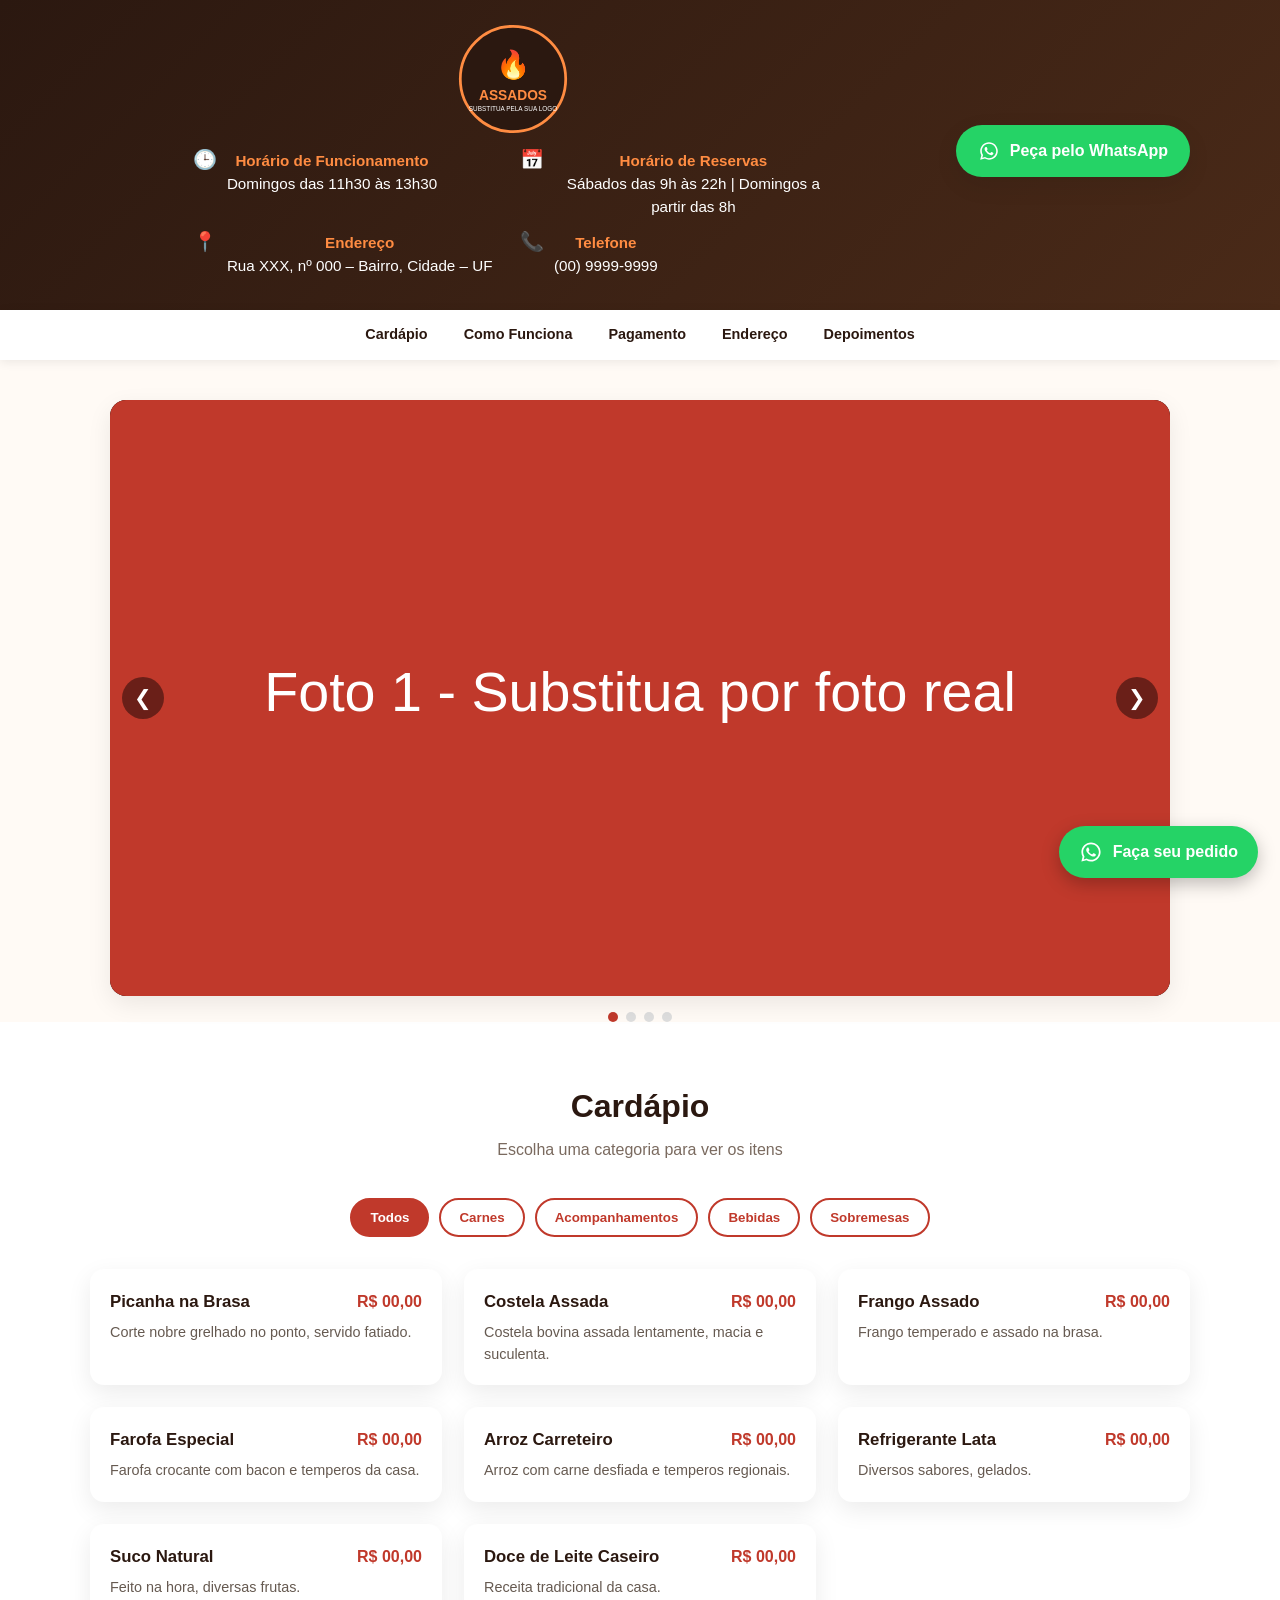
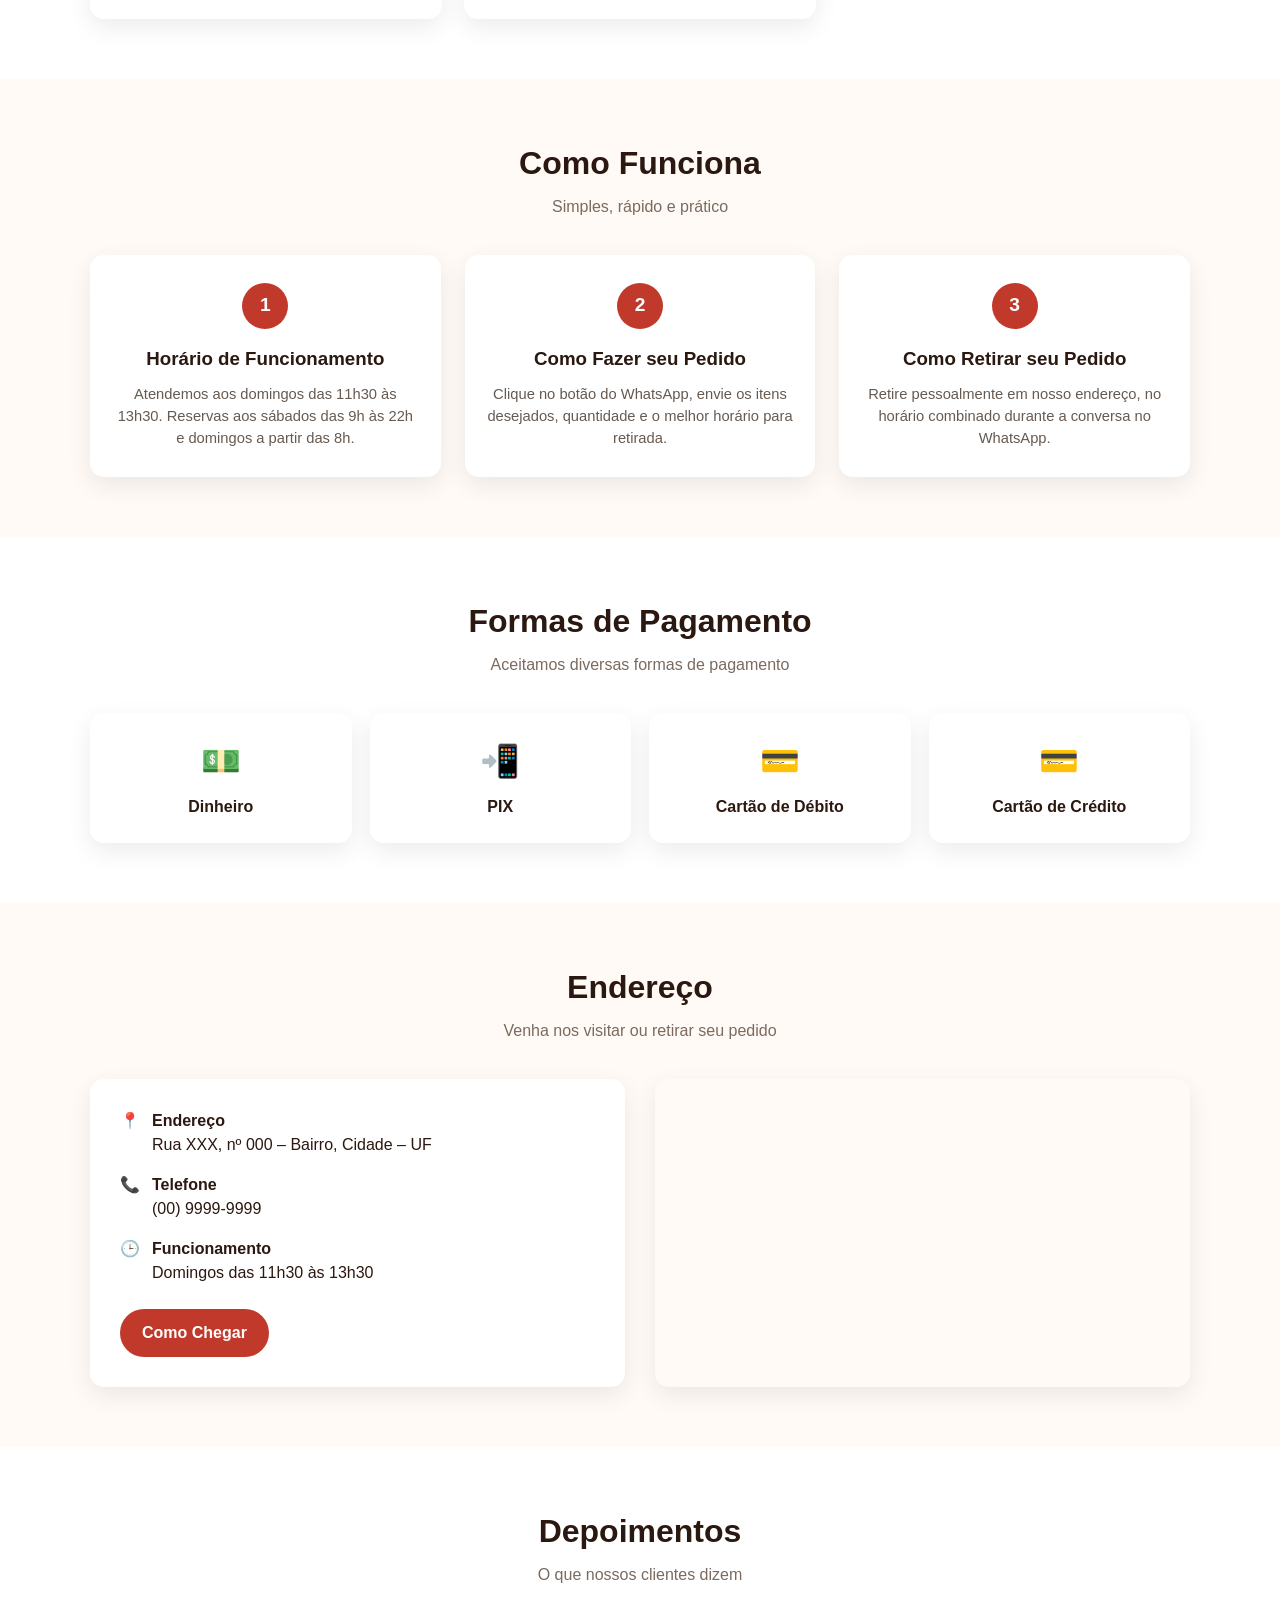
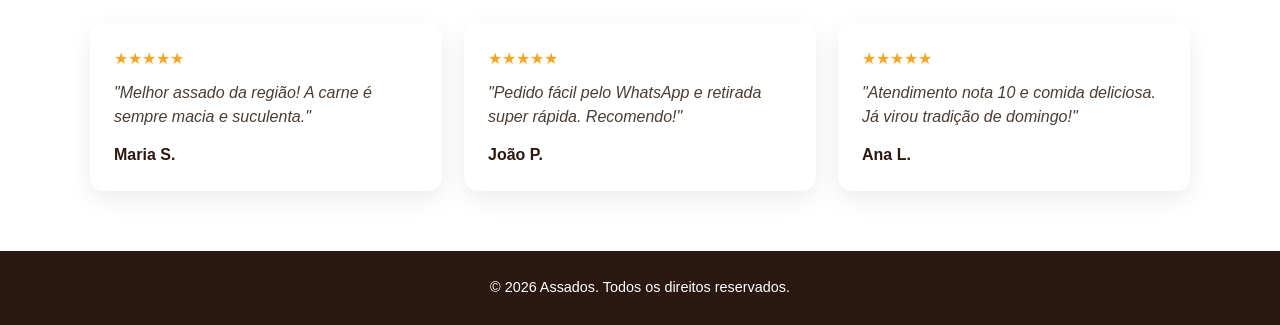
==== index_novo.html @ 6516a1b0 "estrutura inicial do site" ====
<!DOCTYPE html>
<html lang="pt-BR">
<head>
<meta charset="UTF-8">
<meta name="viewport" content="width=device-width, initial-scale=1.0">
<title>Assados | Peça pelo WhatsApp</title>
<meta name="description" content="Assados artesanais. Faça seu pedido pelo WhatsApp e retire no local.">
<style>
  :root{
    --brand-dark:#2b1810;
    --brand:#c0392b;
    --brand-light:#ff8c42;
    --whatsapp:#25D366;
    --text:#2b1810;
    --bg:#fffaf5;
    --card:#ffffff;
    --shadow:0 8px 24px rgba(0,0,0,.08);
  }
  *{margin:0;padding:0;box-sizing:border-box;}
  html{scroll-behavior:smooth;}
  body{
    font-family:'Segoe UI', Arial, sans-serif;
    color:var(--text);
    background:var(--bg);
    line-height:1.5;
  }
  a{text-decoration:none;color:inherit;}
  img{max-width:100%;display:block;}
  section{padding:60px 20px;}
  .container{max-width:1100px;margin:0 auto;}
  h2.section-title{
    text-align:center;
    font-size:2rem;
    color:var(--brand-dark);
    margin-bottom:8px;
  }
  .section-subtitle{
    text-align:center;
    color:#7a6a5f;
    margin-bottom:36px;
  }

  /* ---------- HEADER / TOPO ---------- */
  header.topo{
    background:linear-gradient(135deg,var(--brand-dark),#4a2a18);
    color:#fff;
    padding:24px 20px 32px;
  }
  .topo-inner{
    max-width:1100px;
    margin:0 auto;
    display:flex;
    justify-content:space-between;
    align-items:flex-start;
    gap:20px;
    flex-wrap:wrap;
  }
  .topo-logo{
    display:flex;
    flex-direction:column;
    align-items:center;
    text-align:center;
    flex:1 1 320px;
  }
  .topo-logo img{
    width:110px;
    height:110px;
    border-radius:50%;
    margin-bottom:16px;
  }
  .topo-info{
    display:grid;
    grid-template-columns:repeat(auto-fit,minmax(220px,1fr));
    gap:14px;
    width:100%;
    max-width:640px;
  }
  .topo-info .info-item{
    display:flex;
    gap:10px;
    align-items:flex-start;
    font-size:.95rem;
  }
  .topo-info .info-item .icon{font-size:1.2rem;line-height:1;}
  .topo-info strong{display:block;color:var(--brand-light);}
  .btn-whatsapp-topo{
    flex:0 0 auto;
    align-self:center;
    display:inline-flex;
    align-items:center;
    gap:10px;
    background:var(--whatsapp);
    color:#fff;
    padding:14px 22px;
    border-radius:50px;
    font-weight:bold;
    box-shadow:var(--shadow);
    white-space:nowrap;
    transition:transform .2s ease;
  }
  .btn-whatsapp-topo:hover{transform:translateY(-2px);}

  /* ---------- NAV ---------- */
  nav.menu-nav{
    background:#fff;
    position:sticky;
    top:0;
    z-index:50;
    box-shadow:0 2px 10px rgba(0,0,0,.08);
  }
  nav.menu-nav ul{
    list-style:none;
    display:flex;
    justify-content:center;
    flex-wrap:wrap;
    gap:4px;
    max-width:1100px;
    margin:0 auto;
  }
  nav.menu-nav a{
    display:block;
    padding:14px 16px;
    font-size:.9rem;
    font-weight:600;
    color:var(--brand-dark);
  }
  nav.menu-nav a:hover{color:var(--brand);}

  /* ---------- CARROSSEL ---------- */
  .carrossel{
    position:relative;
    max-width:1100px;
    margin:40px auto 0;
    padding:0 20px;
  }
  .carrossel-viewport{
    position:relative;
    overflow:hidden;
    border-radius:16px;
    box-shadow:var(--shadow);
    aspect-ratio:16/9;
    background:#000;
  }
  .carrossel-track{
    display:flex;
    height:100%;
    transition:transform .6s ease;
  }
  .carrossel-track img{
    width:100%;
    flex:0 0 100%;
    height:100%;
    object-fit:cover;
  }
  .carrossel-btn{
    position:absolute;
    top:50%;
    transform:translateY(-50%);
    background:rgba(0,0,0,.45);
    color:#fff;
    border:none;
    width:42px;
    height:42px;
    border-radius:50%;
    font-size:1.3rem;
    cursor:pointer;
  }
  .carrossel-btn.prev{left:12px;}
  .carrossel-btn.next{right:12px;}
  .carrossel-dots{
    display:flex;
    justify-content:center;
    gap:8px;
    margin-top:16px;
  }
  .carrossel-dots button{
    width:10px;height:10px;border-radius:50%;
    border:none;background:#ddd;cursor:pointer;
  }
  .carrossel-dots button.active{background:var(--brand);}

  /* ---------- CARDÁPIO ---------- */
  .categorias{
    display:flex;
    justify-content:center;
    flex-wrap:wrap;
    gap:10px;
    margin-bottom:32px;
  }
  .categorias button{
    padding:10px 18px;
    border-radius:50px;
    border:2px solid var(--brand);
    background:transparent;
    color:var(--brand);
    font-weight:600;
    cursor:pointer;
    transition:.2s;
  }
  .categorias button.active,
  .categorias button:hover{
    background:var(--brand);
    color:#fff;
  }
  .cardapio-grid{
    display:grid;
    grid-template-columns:repeat(auto-fit,minmax(260px,1fr));
    gap:22px;
  }
  .item-card{
    background:var(--card);
    border-radius:14px;
    box-shadow:var(--shadow);
    padding:20px;
    display:flex;
    flex-direction:column;
    gap:8px;
  }
  .item-card .item-header{
    display:flex;
    justify-content:space-between;
    align-items:baseline;
    gap:10px;
  }
  .item-card h3{font-size:1.05rem;color:var(--brand-dark);}
  .item-card .preco{font-weight:bold;color:var(--brand);white-space:nowrap;}
  .item-card p{font-size:.9rem;color:#665a51;}

  /* ---------- COMO FUNCIONA ---------- */
  .como-funciona-grid{
    display:grid;
    grid-template-columns:repeat(auto-fit,minmax(260px,1fr));
    gap:24px;
  }
  .passo-card{
    background:var(--card);
    border-radius:14px;
    box-shadow:var(--shadow);
    padding:28px 22px;
    text-align:center;
  }
  .passo-card .numero{
    width:46px;height:46px;
    border-radius:50%;
    background:var(--brand);
    color:#fff;
    font-weight:bold;
    display:flex;align-items:center;justify-content:center;
    margin:0 auto 16px;
    font-size:1.2rem;
  }
  .passo-card h3{margin-bottom:10px;color:var(--brand-dark);}
  .passo-card p{color:#665a51;font-size:.92rem;}

  /* ---------- PAGAMENTO ---------- */
  .pagamento-grid{
    display:grid;
    grid-template-columns:repeat(auto-fit,minmax(160px,1fr));
    gap:18px;
  }
  .pagamento-card{
    background:var(--card);
    border-radius:14px;
    box-shadow:var(--shadow);
    padding:24px 12px;
    text-align:center;
  }
  .pagamento-card .icon{font-size:2rem;margin-bottom:10px;}
  .pagamento-card span{font-weight:600;color:var(--brand-dark);}

  /* ---------- ENDEREÇO ---------- */
  .endereco-wrap{
    display:grid;
    grid-template-columns:1fr 1fr;
    gap:30px;
    align-items:stretch;
  }
  .endereco-info{
    background:var(--card);
    border-radius:14px;
    box-shadow:var(--shadow);
    padding:30px;
    display:flex;
    flex-direction:column;
    gap:16px;
    justify-content:center;
  }
  .endereco-info .info-item{display:flex;gap:12px;align-items:flex-start;}
  .endereco-info strong{display:block;color:var(--brand-dark);}
  .btn-como-chegar{
    align-self:flex-start;
    margin-top:8px;
    background:var(--brand);
    color:#fff;
    padding:12px 22px;
    border-radius:50px;
    font-weight:bold;
  }
  .endereco-mapa{
    border-radius:14px;
    overflow:hidden;
    box-shadow:var(--shadow);
    min-height:280px;
  }
  .endereco-mapa iframe{width:100%;height:100%;border:0;min-height:280px;}
  @media (max-width:800px){
    .endereco-wrap{grid-template-columns:1fr;}
  }

  /* ---------- DEPOIMENTOS ---------- */
  .depoimentos-grid{
    display:grid;
    grid-template-columns:repeat(auto-fit,minmax(260px,1fr));
    gap:22px;
  }
  .depoimento-card{
    background:var(--card);
    border-radius:14px;
    box-shadow:var(--shadow);
    padding:24px;
  }
  .depoimento-card .estrelas{color:#f5a623;margin-bottom:10px;}
  .depoimento-card p.texto{font-style:italic;color:#4a3d33;margin-bottom:14px;}
  .depoimento-card .autor{font-weight:bold;color:var(--brand-dark);}

  /* ---------- SEÇÕES ALTERNADAS ---------- */
  #cardapio{background:#fff;}
  #como-funciona{background:var(--bg);}
  #pagamento{background:#fff;}
  #endereco{background:var(--bg);}
  #depoimentos{background:#fff;}

  footer{
    background:var(--brand-dark);
    color:#fff;
    text-align:center;
    padding:26px 20px;
    font-size:.9rem;
  }

  /* ---------- BOTÃO FLUTUANTE ---------- */
  .whatsapp-float{
    position:fixed;
    bottom:22px;
    right:22px;
    z-index:100;
    display:flex;
    align-items:center;
    gap:10px;
    background:var(--whatsapp);
    color:#fff;
    padding:14px 20px;
    border-radius:50px;
    box-shadow:0 6px 18px rgba(0,0,0,.25);
    font-weight:bold;
    animation:pulse 2.2s infinite;
  }
  .whatsapp-float svg{width:24px;height:24px;flex:0 0 auto;}
  @keyframes pulse{
    0%{box-shadow:0 0 0 0 rgba(37,211,102,.5);}
    70%{box-shadow:0 0 0 14px rgba(37,211,102,0);}
    100%{box-shadow:0 0 0 0 rgba(37,211,102,0);}
  }
  @media (max-width:480px){
    .whatsapp-float span{display:none;}
    .whatsapp-float{padding:14px;border-radius:50%;}
  }
</style>
</head>
<body>

<!-- ======================= TOPO ======================= -->
<header class="topo" id="topo">
  <div class="topo-inner">
    <div class="topo-logo">
      <img src="assets/logo.svg" alt="Logo Assados">
      <div class="topo-info">
        <div class="info-item">
          <span class="icon">🕒</span>
          <span><strong>Horário de Funcionamento</strong>Domingos das 11h30 às 13h30</span>
        </div>
        <div class="info-item">
          <span class="icon">📅</span>
          <span><strong>Horário de Reservas</strong>Sábados das 9h às 22h | Domingos a partir das 8h</span>
        </div>
        <div class="info-item">
          <span class="icon">📍</span>
          <!-- TODO: substituir pelo endereço real -->
          <span><strong>Endereço</strong>Rua XXX, nº 000 – Bairro, Cidade – UF</span>
        </div>
        <div class="info-item">
          <span class="icon">📞</span>
          <!-- TODO: substituir pelo telefone real -->
          <span><strong>Telefone</strong>(00) 9999-9999</span>
        </div>
      </div>
    </div>

    <a href="#" class="btn-whatsapp-topo js-whatsapp-link" target="_blank" rel="noopener">
      <svg viewBox="0 0 32 32" width="22" height="22" fill="#fff"><path d="M16.001 3.2c-7.06 0-12.8 5.74-12.8 12.8 0 2.258.594 4.377 1.63 6.213L3.2 28.8l6.77-1.777A12.74 12.74 0 0 0 16 28.8c7.06 0 12.8-5.74 12.8-12.8s-5.74-12.8-12.799-12.8Zm0 23.273a10.4 10.4 0 0 1-5.31-1.454l-.38-.226-4.017 1.055 1.073-3.917-.248-.402a10.43 10.43 0 0 1-1.618-5.53c0-5.78 4.703-10.482 10.5-10.482 5.797 0 10.5 4.702 10.5 10.482 0 5.78-4.703 10.474-10.5 10.474Zm5.755-7.845c-.315-.158-1.863-.92-2.152-1.026-.289-.105-.5-.158-.71.158-.21.316-.816 1.026-1 1.237-.184.21-.368.237-.684.079-.315-.158-1.33-.49-2.534-1.564-.937-.836-1.57-1.868-1.754-2.184-.184-.316-.02-.487.138-.645.142-.14.316-.368.474-.552.158-.184.21-.316.316-.526.105-.21.052-.395-.026-.553-.079-.158-.71-1.71-.973-2.343-.257-.617-.518-.534-.71-.544l-.605-.011c-.21 0-.552.079-.842.395-.289.316-1.104 1.079-1.104 2.632s1.13 3.053 1.288 3.263c.158.21 2.226 3.4 5.395 4.767.754.325 1.343.52 1.802.665.757.241 1.446.207 1.99.126.607-.09 1.863-.762 2.126-1.498.263-.737.263-1.368.184-1.499-.079-.132-.289-.21-.605-.368Z"/></svg>
      <span>Peça pelo WhatsApp</span>
    </a>
  </div>
</header>

<!-- ======================= NAV ======================= -->
<nav class="menu-nav">
  <ul>
    <li><a href="#cardapio">Cardápio</a></li>
    <li><a href="#como-funciona">Como Funciona</a></li>
    <li><a href="#pagamento">Pagamento</a></li>
    <li><a href="#endereco">Endereço</a></li>
    <li><a href="#depoimentos">Depoimentos</a></li>
  </ul>
</nav>

<!-- ======================= CARROSSEL ======================= -->
<!-- Fotos carregadas de assets/carrossel/ - substitua os arquivos foto1..foto6 pelas suas fotos reais -->
<div class="carrossel">
  <div class="carrossel-viewport">
    <div class="carrossel-track" id="carrosselTrack">
      <img src="assets/carrossel/foto1.svg" alt="Foto do cardápio 1">
      <img src="assets/carrossel/foto2.svg" alt="Foto do cardápio 2">
      <img src="assets/carrossel/foto3.svg" alt="Foto do cardápio 3">
      <img src="assets/carrossel/foto4.svg" alt="Foto do cardápio 4">
    </div>
    <button class="carrossel-btn prev" id="carrosselPrev" aria-label="Foto anterior">&#10094;</button>
    <button class="carrossel-btn next" id="carrosselNext" aria-label="Próxima foto">&#10095;</button>
  </div>
  <div class="carrossel-dots" id="carrosselDots"></div>
</div>

<!-- ======================= CARDÁPIO ======================= -->
<section id="cardapio">
  <div class="container">
    <h2 class="section-title">Cardápio</h2>
    <p class="section-subtitle">Escolha uma categoria para ver os itens</p>

    <div class="categorias">
      <button class="active" data-categoria="todos">Todos</button>
      <button data-categoria="carnes">Carnes</button>
      <button data-categoria="acompanhamentos">Acompanhamentos</button>
      <button data-categoria="bebidas">Bebidas</button>
      <button data-categoria="sobremesas">Sobremesas</button>
    </div>

    <!-- TODO: ajustar itens, descrições e preços reais do cardápio -->
    <div class="cardapio-grid" id="cardapioGrid">
      <div class="item-card" data-categoria="carnes">
        <div class="item-header"><h3>Picanha na Brasa</h3><span class="preco">R$ 00,00</span></div>
        <p>Corte nobre grelhado no ponto, servido fatiado.</p>
      </div>
      <div class="item-card" data-categoria="carnes">
        <div class="item-header"><h3>Costela Assada</h3><span class="preco">R$ 00,00</span></div>
        <p>Costela bovina assada lentamente, macia e suculenta.</p>
      </div>
      <div class="item-card" data-categoria="carnes">
        <div class="item-header"><h3>Frango Assado</h3><span class="preco">R$ 00,00</span></div>
        <p>Frango temperado e assado na brasa.</p>
      </div>
      <div class="item-card" data-categoria="acompanhamentos">
        <div class="item-header"><h3>Farofa Especial</h3><span class="preco">R$ 00,00</span></div>
        <p>Farofa crocante com bacon e temperos da casa.</p>
      </div>
      <div class="item-card" data-categoria="acompanhamentos">
        <div class="item-header"><h3>Arroz Carreteiro</h3><span class="preco">R$ 00,00</span></div>
        <p>Arroz com carne desfiada e temperos regionais.</p>
      </div>
      <div class="item-card" data-categoria="bebidas">
        <div class="item-header"><h3>Refrigerante Lata</h3><span class="preco">R$ 00,00</span></div>
        <p>Diversos sabores, gelados.</p>
      </div>
      <div class="item-card" data-categoria="bebidas">
        <div class="item-header"><h3>Suco Natural</h3><span class="preco">R$ 00,00</span></div>
        <p>Feito na hora, diversas frutas.</p>
      </div>
      <div class="item-card" data-categoria="sobremesas">
        <div class="item-header"><h3>Doce de Leite Caseiro</h3><span class="preco">R$ 00,00</span></div>
        <p>Receita tradicional da casa.</p>
      </div>
    </div>
  </div>
</section>

<!-- ======================= COMO FUNCIONA ======================= -->
<section id="como-funciona">
  <div class="container">
    <h2 class="section-title">Como Funciona</h2>
    <p class="section-subtitle">Simples, rápido e prático</p>
    <div class="como-funciona-grid">
      <div class="passo-card">
        <div class="numero">1</div>
        <h3>Horário de Funcionamento</h3>
        <p>Atendemos aos domingos das 11h30 às 13h30. Reservas aos sábados das 9h às 22h e domingos a partir das 8h.</p>
      </div>
      <div class="passo-card">
        <div class="numero">2</div>
        <h3>Como Fazer seu Pedido</h3>
        <p>Clique no botão do WhatsApp, envie os itens desejados, quantidade e o melhor horário para retirada.</p>
      </div>
      <div class="passo-card">
        <div class="numero">3</div>
        <h3>Como Retirar seu Pedido</h3>
        <p>Retire pessoalmente em nosso endereço, no horário combinado durante a conversa no WhatsApp.</p>
      </div>
    </div>
  </div>
</section>

<!-- ======================= FORMAS DE PAGAMENTO ======================= -->
<section id="pagamento">
  <div class="container">
    <h2 class="section-title">Formas de Pagamento</h2>
    <p class="section-subtitle">Aceitamos diversas formas de pagamento</p>
    <div class="pagamento-grid">
      <div class="pagamento-card"><div class="icon">💵</div><span>Dinheiro</span></div>
      <div class="pagamento-card"><div class="icon">📲</div><span>PIX</span></div>
      <div class="pagamento-card"><div class="icon">💳</div><span>Cartão de Débito</span></div>
      <div class="pagamento-card"><div class="icon">💳</div><span>Cartão de Crédito</span></div>
    </div>
  </div>
</section>

<!-- ======================= ENDEREÇO ======================= -->
<section id="endereco">
  <div class="container">
    <h2 class="section-title">Endereço</h2>
    <p class="section-subtitle">Venha nos visitar ou retirar seu pedido</p>
    <div class="endereco-wrap">
      <div class="endereco-info">
        <div class="info-item">
          <span class="icon">📍</span>
          <!-- TODO: substituir pelo endereço real -->
          <span><strong>Endereço</strong>Rua XXX, nº 000 – Bairro, Cidade – UF</span>
        </div>
        <div class="info-item">
          <span class="icon">📞</span>
          <span><strong>Telefone</strong>(00) 9999-9999</span>
        </div>
        <div class="info-item">
          <span class="icon">🕒</span>
          <span><strong>Funcionamento</strong>Domingos das 11h30 às 13h30</span>
        </div>
        <!-- TODO: o link "Como chegar" usa o mesmo endereço configurado em enderecoEndpoint no script -->
        <a href="#" class="btn-como-chegar js-como-chegar" target="_blank" rel="noopener">Como Chegar</a>
      </div>
      <div class="endereco-mapa">
        <!-- TODO: substitua "q=" pelo endereço real ou pelas coordenadas do local -->
        <iframe
          src="https://www.google.com/maps?q=Rua+XXX,+Cidade&output=embed"
          allowfullscreen="" loading="lazy" referrerpolicy="no-referrer-when-downgrade"
          title="Mapa de localização"></iframe>
      </div>
    </div>
  </div>
</section>

<!-- ======================= DEPOIMENTOS ======================= -->
<section id="depoimentos">
  <div class="container">
    <h2 class="section-title">Depoimentos</h2>
    <p class="section-subtitle">O que nossos clientes dizem</p>
    <!-- TODO: substituir por depoimentos reais de clientes -->
    <div class="depoimentos-grid">
      <div class="depoimento-card">
        <div class="estrelas">★★★★★</div>
        <p class="texto">"Melhor assado da região! A carne é sempre macia e suculenta."</p>
        <div class="autor">Maria S.</div>
      </div>
      <div class="depoimento-card">
        <div class="estrelas">★★★★★</div>
        <p class="texto">"Pedido fácil pelo WhatsApp e retirada super rápida. Recomendo!"</p>
        <div class="autor">João P.</div>
      </div>
      <div class="depoimento-card">
        <div class="estrelas">★★★★★</div>
        <p class="texto">"Atendimento nota 10 e comida deliciosa. Já virou tradição de domingo!"</p>
        <div class="autor">Ana L.</div>
      </div>
    </div>
  </div>
</section>

<footer>
  <p>&copy; <span id="ano"></span> Assados. Todos os direitos reservados.</p>
</footer>

<!-- ======================= BOTÃO FLUTUANTE WHATSAPP ======================= -->
<a href="#" class="whatsapp-float js-whatsapp-link" target="_blank" rel="noopener" aria-label="Faça seu pedido pelo WhatsApp">
  <svg viewBox="0 0 32 32" fill="#fff"><path d="M16.001 3.2c-7.06 0-12.8 5.74-12.8 12.8 0 2.258.594 4.377 1.63 6.213L3.2 28.8l6.77-1.777A12.74 12.74 0 0 0 16 28.8c7.06 0 12.8-5.74 12.8-12.8s-5.74-12.8-12.799-12.8Zm0 23.273a10.4 10.4 0 0 1-5.31-1.454l-.38-.226-4.017 1.055 1.073-3.917-.248-.402a10.43 10.43 0 0 1-1.618-5.53c0-5.78 4.703-10.482 10.5-10.482 5.797 0 10.5 4.702 10.5 10.482 0 5.78-4.703 10.474-10.5 10.474Zm5.755-7.845c-.315-.158-1.863-.92-2.152-1.026-.289-.105-.5-.158-.71.158-.21.316-.816 1.026-1 1.237-.184.21-.368.237-.684.079-.315-.158-1.33-.49-2.534-1.564-.937-.836-1.57-1.868-1.754-2.184-.184-.316-.02-.487.138-.645.142-.14.316-.368.474-.552.158-.184.21-.316.316-.526.105-.21.052-.395-.026-.553-.079-.158-.71-1.71-.973-2.343-.257-.617-.518-.534-.71-.544l-.605-.011c-.21 0-.552.079-.842.395-.289.316-1.104 1.079-1.104 2.632s1.13 3.053 1.288 3.263c.158.21 2.226 3.4 5.395 4.767.754.325 1.343.52 1.802.665.757.241 1.446.207 1.99.126.607-.09 1.863-.762 2.126-1.498.263-.737.263-1.368.184-1.499-.079-.132-.289-.21-.605-.368Z"/></svg>
  <span>Faça seu pedido</span>
</a>

<script>
  // ===================== CONFIGURAÇÕES (edite aqui) =====================
  // TODO: informe o número de WhatsApp completo com DDI+DDD, ex: "5511999999999"
  const whatsappNumero = "5500999999999";
  const whatsappMensagem = "Olá! Gostaria de fazer um pedido.";
  // TODO: informe o endereço para o botão "Como Chegar" (Google Maps)
  const enderecoParaMapa = "Rua XXX, nº 000, Bairro, Cidade - UF";

  const linkWhatsapp = `https://wa.me/${whatsappNumero}?text=${encodeURIComponent(whatsappMensagem)}`;
  document.querySelectorAll(".js-whatsapp-link").forEach(el => el.href = linkWhatsapp);

  const linkComoChegar = `https://www.google.com/maps/search/?api=1&query=${encodeURIComponent(enderecoParaMapa)}`;
  document.querySelectorAll(".js-como-chegar").forEach(el => el.href = linkComoChegar);

  document.getElementById("ano").textContent = new Date().getFullYear();

  // ===================== CARROSSEL =====================
  (function initCarrossel(){
    const track = document.getElementById("carrosselTrack");
    const slides = Array.from(track.children);
    const dotsWrap = document.getElementById("carrosselDots");
    const prevBtn = document.getElementById("carrosselPrev");
    const nextBtn = document.getElementById("carrosselNext");
    let index = 0;
    let timer;

    slides.forEach((_, i) => {
      const dot = document.createElement("button");
      if (i === 0) dot.classList.add("active");
      dot.setAttribute("aria-label", `Ir para foto ${i + 1}`);
      dot.addEventListener("click", () => goTo(i));
      dotsWrap.appendChild(dot);
    });
    const dots = Array.from(dotsWrap.children);

    function update(){
      track.style.transform = `translateX(-${index * 100}%)`;
      dots.forEach((d, i) => d.classList.toggle("active", i === index));
    }
    function goTo(i){
      index = (i + slides.length) % slides.length;
      update();
      resetTimer();
    }
    function next(){ goTo(index + 1); }
    function prev(){ goTo(index - 1); }
    function resetTimer(){
      clearInterval(timer);
      timer = setInterval(next, 5000);
    }

    nextBtn.addEventListener("click", next);
    prevBtn.addEventListener("click", prev);
    resetTimer();
  })();

  // ===================== FILTRO DE CARDÁPIO =====================
  (function initCardapio(){
    const botoes = document.querySelectorAll(".categorias button");
    const itens = document.querySelectorAll("#cardapioGrid .item-card");

    botoes.forEach(btn => {
      btn.addEventListener("click", () => {
        botoes.forEach(b => b.classList.remove("active"));
        btn.classList.add("active");
        const categoria = btn.dataset.categoria;
        itens.forEach(item => {
          item.style.display = (categoria === "todos" || item.dataset.categoria === categoria) ? "" : "none";
        });
      });
    });
  })();
</script>
</body>
</html>
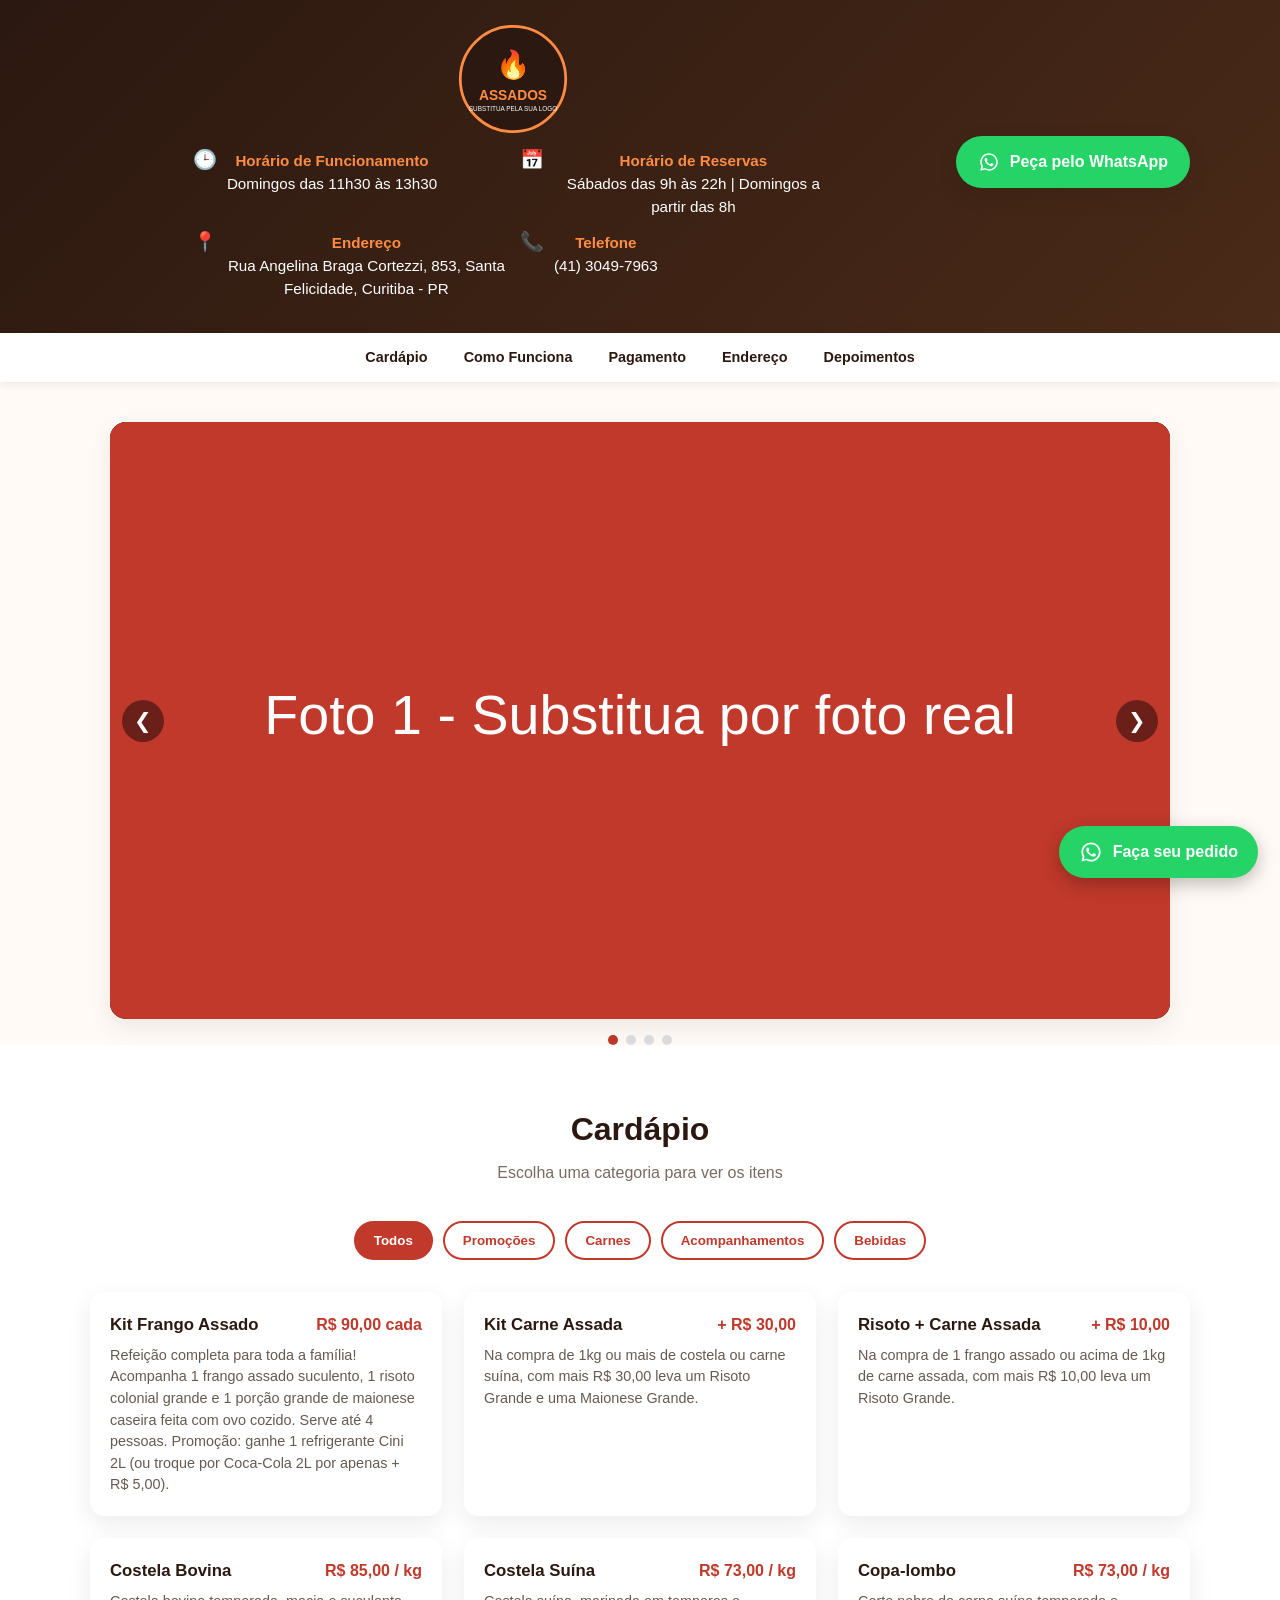
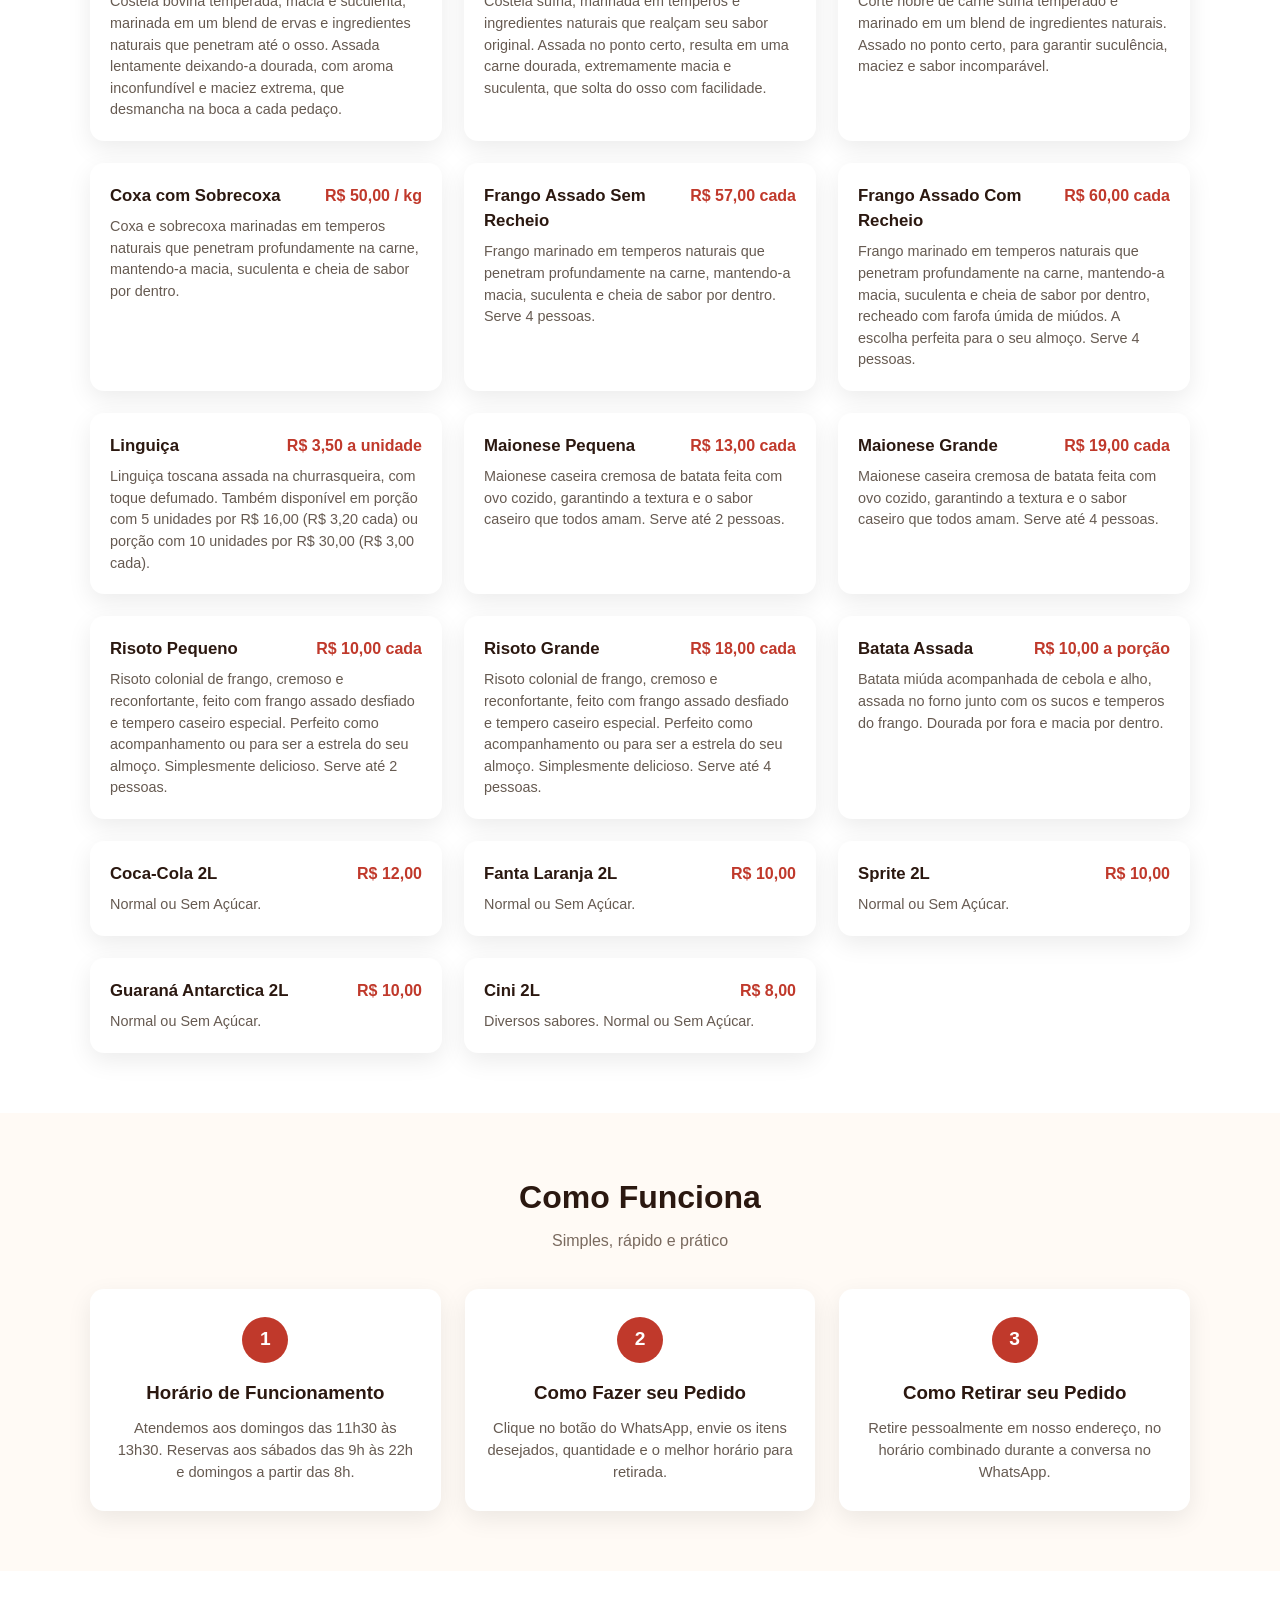
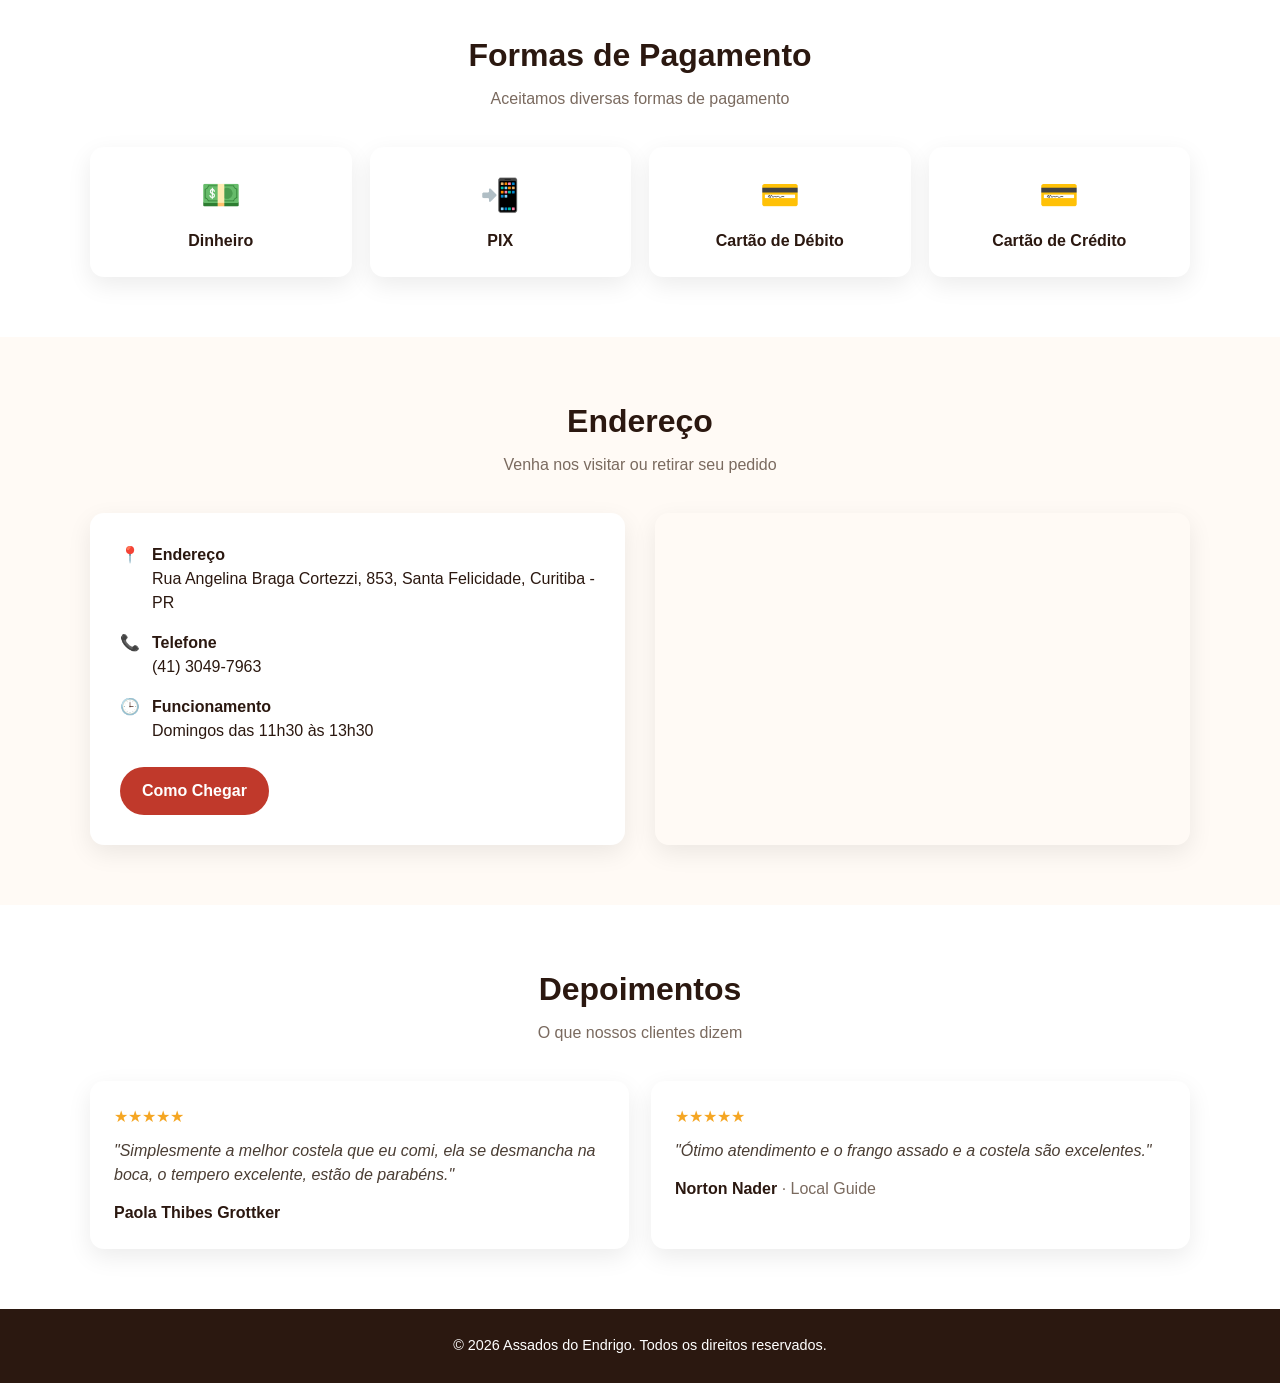
==== commit a6532c28: "atualização cardapio e depoimentos" ====
--- a/index_novo.html
+++ b/index_novo.html
@@ -322,6 +322,7 @@
   .depoimento-card .estrelas{color:#f5a623;margin-bottom:10px;}
   .depoimento-card p.texto{font-style:italic;color:#4a3d33;margin-bottom:14px;}
   .depoimento-card .autor{font-weight:bold;color:var(--brand-dark);}
+  .depoimento-card .autor-tag{font-weight:normal;color:#7a6a5f;}
 
   /* ---------- SEÇÕES ALTERNADAS ---------- */
   #cardapio{background:#fff;}
@@ -377,21 +378,19 @@
       <div class="topo-info">
         <div class="info-item">
           <span class="icon">🕒</span>
-          <span><strong>Horário de Funcionamento</strong>Domingos das 11h30 às 13h30</span>
+          <span><strong>Horário de Funcionamento</strong><span class="js-horario-funcionamento"></span></span>
         </div>
         <div class="info-item">
           <span class="icon">📅</span>
-          <span><strong>Horário de Reservas</strong>Sábados das 9h às 22h | Domingos a partir das 8h</span>
+          <span><strong>Horário de Reservas</strong><span class="js-horario-reservas"></span></span>
         </div>
         <div class="info-item">
           <span class="icon">📍</span>
-          <!-- TODO: substituir pelo endereço real -->
-          <span><strong>Endereço</strong>Rua XXX, nº 000 – Bairro, Cidade – UF</span>
+          <span><strong>Endereço</strong><span class="js-endereco-texto"></span></span>
         </div>
         <div class="info-item">
           <span class="icon">📞</span>
-          <!-- TODO: substituir pelo telefone real -->
-          <span><strong>Telefone</strong>(00) 9999-9999</span>
+          <span><strong>Telefone</strong><span class="js-telefone-texto"></span></span>
         </div>
       </div>
     </div>
@@ -438,45 +437,92 @@
 
     <div class="categorias">
       <button class="active" data-categoria="todos">Todos</button>
+      <button data-categoria="promocoes">Promoções</button>
       <button data-categoria="carnes">Carnes</button>
       <button data-categoria="acompanhamentos">Acompanhamentos</button>
       <button data-categoria="bebidas">Bebidas</button>
-      <button data-categoria="sobremesas">Sobremesas</button>
     </div>
 
-    <!-- TODO: ajustar itens, descrições e preços reais do cardápio -->
     <div class="cardapio-grid" id="cardapioGrid">
+      <div class="item-card" data-categoria="promocoes">
+        <div class="item-header"><h3>Kit Frango Assado</h3><span class="preco">R$ 90,00 cada</span></div>
+        <p>Refeição completa para toda a família! Acompanha 1 frango assado suculento, 1 risoto colonial grande e 1 porção grande de maionese caseira feita com ovo cozido. Serve até 4 pessoas. Promoção: ganhe 1 refrigerante Cini 2L (ou troque por Coca-Cola 2L por apenas + R$ 5,00).</p>
+      </div>
+      <div class="item-card" data-categoria="promocoes">
+        <div class="item-header"><h3>Kit Carne Assada</h3><span class="preco">+ R$ 30,00</span></div>
+        <p>Na compra de 1kg ou mais de costela ou carne suína, com mais R$ 30,00 leva um Risoto Grande e uma Maionese Grande.</p>
+      </div>
+      <div class="item-card" data-categoria="promocoes">
+        <div class="item-header"><h3>Risoto + Carne Assada</h3><span class="preco">+ R$ 10,00</span></div>
+        <p>Na compra de 1 frango assado ou acima de 1kg de carne assada, com mais R$ 10,00 leva um Risoto Grande.</p>
+      </div>
       <div class="item-card" data-categoria="carnes">
-        <div class="item-header"><h3>Picanha na Brasa</h3><span class="preco">R$ 00,00</span></div>
-        <p>Corte nobre grelhado no ponto, servido fatiado.</p>
+        <div class="item-header"><h3>Costela Bovina</h3><span class="preco">R$ 85,00 / kg</span></div>
+        <p>Costela bovina temperada, macia e suculenta, marinada em um blend de ervas e ingredientes naturais que penetram até o osso. Assada lentamente deixando-a dourada, com aroma inconfundível e maciez extrema, que desmancha na boca a cada pedaço.</p>
       </div>
       <div class="item-card" data-categoria="carnes">
-        <div class="item-header"><h3>Costela Assada</h3><span class="preco">R$ 00,00</span></div>
-        <p>Costela bovina assada lentamente, macia e suculenta.</p>
+        <div class="item-header"><h3>Costela Suína</h3><span class="preco">R$ 73,00 / kg</span></div>
+        <p>Costela suína, marinada em temperos e ingredientes naturais que realçam seu sabor original. Assada no ponto certo, resulta em uma carne dourada, extremamente macia e suculenta, que solta do osso com facilidade.</p>
       </div>
       <div class="item-card" data-categoria="carnes">
-        <div class="item-header"><h3>Frango Assado</h3><span class="preco">R$ 00,00</span></div>
-        <p>Frango temperado e assado na brasa.</p>
+        <div class="item-header"><h3>Copa-lombo</h3><span class="preco">R$ 73,00 / kg</span></div>
+        <p>Corte nobre de carne suína temperado e marinado em um blend de ingredientes naturais. Assado no ponto certo, para garantir suculência, maciez e sabor incomparável.</p>
+      </div>
+      <div class="item-card" data-categoria="carnes">
+        <div class="item-header"><h3>Coxa com Sobrecoxa</h3><span class="preco">R$ 50,00 / kg</span></div>
+        <p>Coxa e sobrecoxa marinadas em temperos naturais que penetram profundamente na carne, mantendo-a macia, suculenta e cheia de sabor por dentro.</p>
+      </div>
+      <div class="item-card" data-categoria="carnes">
+        <div class="item-header"><h3>Frango Assado Sem Recheio</h3><span class="preco">R$ 57,00 cada</span></div>
+        <p>Frango marinado em temperos naturais que penetram profundamente na carne, mantendo-a macia, suculenta e cheia de sabor por dentro. Serve 4 pessoas.</p>
+      </div>
+      <div class="item-card" data-categoria="carnes">
+        <div class="item-header"><h3>Frango Assado Com Recheio</h3><span class="preco">R$ 60,00 cada</span></div>
+        <p>Frango marinado em temperos naturais que penetram profundamente na carne, mantendo-a macia, suculenta e cheia de sabor por dentro, recheado com farofa úmida de miúdos. A escolha perfeita para o seu almoço. Serve 4 pessoas.</p>
+      </div>
+      <div class="item-card" data-categoria="carnes">
+        <div class="item-header"><h3>Linguiça</h3><span class="preco">R$ 3,50 a unidade</span></div>
+        <p>Linguiça toscana assada na churrasqueira, com toque defumado. Também disponível em porção com 5 unidades por R$ 16,00 (R$ 3,20 cada) ou porção com 10 unidades por R$ 30,00 (R$ 3,00 cada).</p>
       </div>
       <div class="item-card" data-categoria="acompanhamentos">
-        <div class="item-header"><h3>Farofa Especial</h3><span class="preco">R$ 00,00</span></div>
-        <p>Farofa crocante com bacon e temperos da casa.</p>
+        <div class="item-header"><h3>Maionese Pequena</h3><span class="preco">R$ 13,00 cada</span></div>
+        <p>Maionese caseira cremosa de batata feita com ovo cozido, garantindo a textura e o sabor caseiro que todos amam. Serve até 2 pessoas.</p>
       </div>
       <div class="item-card" data-categoria="acompanhamentos">
-        <div class="item-header"><h3>Arroz Carreteiro</h3><span class="preco">R$ 00,00</span></div>
-        <p>Arroz com carne desfiada e temperos regionais.</p>
+        <div class="item-header"><h3>Maionese Grande</h3><span class="preco">R$ 19,00 cada</span></div>
+        <p>Maionese caseira cremosa de batata feita com ovo cozido, garantindo a textura e o sabor caseiro que todos amam. Serve até 4 pessoas.</p>
+      </div>
+      <div class="item-card" data-categoria="acompanhamentos">
+        <div class="item-header"><h3>Risoto Pequeno</h3><span class="preco">R$ 10,00 cada</span></div>
+        <p>Risoto colonial de frango, cremoso e reconfortante, feito com frango assado desfiado e tempero caseiro especial. Perfeito como acompanhamento ou para ser a estrela do seu almoço. Simplesmente delicioso. Serve até 2 pessoas.</p>
+      </div>
+      <div class="item-card" data-categoria="acompanhamentos">
+        <div class="item-header"><h3>Risoto Grande</h3><span class="preco">R$ 18,00 cada</span></div>
+        <p>Risoto colonial de frango, cremoso e reconfortante, feito com frango assado desfiado e tempero caseiro especial. Perfeito como acompanhamento ou para ser a estrela do seu almoço. Simplesmente delicioso. Serve até 4 pessoas.</p>
+      </div>
+      <div class="item-card" data-categoria="acompanhamentos">
+        <div class="item-header"><h3>Batata Assada</h3><span class="preco">R$ 10,00 a porção</span></div>
+        <p>Batata miúda acompanhada de cebola e alho, assada no forno junto com os sucos e temperos do frango. Dourada por fora e macia por dentro.</p>
       </div>
       <div class="item-card" data-categoria="bebidas">
-        <div class="item-header"><h3>Refrigerante Lata</h3><span class="preco">R$ 00,00</span></div>
-        <p>Diversos sabores, gelados.</p>
+        <div class="item-header"><h3>Coca-Cola 2L</h3><span class="preco">R$ 12,00</span></div>
+        <p>Normal ou Sem Açúcar.</p>
       </div>
       <div class="item-card" data-categoria="bebidas">
-        <div class="item-header"><h3>Suco Natural</h3><span class="preco">R$ 00,00</span></div>
-        <p>Feito na hora, diversas frutas.</p>
-      </div>
-      <div class="item-card" data-categoria="sobremesas">
-        <div class="item-header"><h3>Doce de Leite Caseiro</h3><span class="preco">R$ 00,00</span></div>
-        <p>Receita tradicional da casa.</p>
+        <div class="item-header"><h3>Fanta Laranja 2L</h3><span class="preco">R$ 10,00</span></div>
+        <p>Normal ou Sem Açúcar.</p>
+      </div>
+      <div class="item-card" data-categoria="bebidas">
+        <div class="item-header"><h3>Sprite 2L</h3><span class="preco">R$ 10,00</span></div>
+        <p>Normal ou Sem Açúcar.</p>
+      </div>
+      <div class="item-card" data-categoria="bebidas">
+        <div class="item-header"><h3>Guaraná Antarctica 2L</h3><span class="preco">R$ 10,00</span></div>
+        <p>Normal ou Sem Açúcar.</p>
+      </div>
+      <div class="item-card" data-categoria="bebidas">
+        <div class="item-header"><h3>Cini 2L</h3><span class="preco">R$ 8,00</span></div>
+        <p>Diversos sabores. Normal ou Sem Açúcar.</p>
       </div>
     </div>
   </div>
@@ -530,24 +576,22 @@
       <div class="endereco-info">
         <div class="info-item">
           <span class="icon">📍</span>
-          <!-- TODO: substituir pelo endereço real -->
-          <span><strong>Endereço</strong>Rua XXX, nº 000 – Bairro, Cidade – UF</span>
+          <span><strong>Endereço</strong><span class="js-endereco-texto"></span></span>
         </div>
         <div class="info-item">
           <span class="icon">📞</span>
-          <span><strong>Telefone</strong>(00) 9999-9999</span>
+          <span><strong>Telefone</strong><span class="js-telefone-texto"></span></span>
         </div>
         <div class="info-item">
           <span class="icon">🕒</span>
-          <span><strong>Funcionamento</strong>Domingos das 11h30 às 13h30</span>
+          <span><strong>Funcionamento</strong><span class="js-horario-funcionamento"></span></span>
         </div>
-        <!-- TODO: o link "Como chegar" usa o mesmo endereço configurado em enderecoEndpoint no script -->
         <a href="#" class="btn-como-chegar js-como-chegar" target="_blank" rel="noopener">Como Chegar</a>
       </div>
       <div class="endereco-mapa">
-        <!-- TODO: substitua "q=" pelo endereço real ou pelas coordenadas do local -->
         <iframe
-          src="https://www.google.com/maps?q=Rua+XXX,+Cidade&output=embed"
+          class="js-mapa-iframe"
+          src=""
           allowfullscreen="" loading="lazy" referrerpolicy="no-referrer-when-downgrade"
           title="Mapa de localização"></iframe>
       </div>
@@ -560,29 +604,24 @@
   <div class="container">
     <h2 class="section-title">Depoimentos</h2>
     <p class="section-subtitle">O que nossos clientes dizem</p>
-    <!-- TODO: substituir por depoimentos reais de clientes -->
+
     <div class="depoimentos-grid">
       <div class="depoimento-card">
         <div class="estrelas">★★★★★</div>
-        <p class="texto">"Melhor assado da região! A carne é sempre macia e suculenta."</p>
-        <div class="autor">Maria S.</div>
+        <p class="texto">"Simplesmente a melhor costela que eu comi, ela se desmancha na boca, o tempero excelente, estão de parabéns."</p>
+        <div class="autor">Paola Thibes Grottker</div>
       </div>
       <div class="depoimento-card">
         <div class="estrelas">★★★★★</div>
-        <p class="texto">"Pedido fácil pelo WhatsApp e retirada super rápida. Recomendo!"</p>
-        <div class="autor">João P.</div>
-      </div>
-      <div class="depoimento-card">
-        <div class="estrelas">★★★★★</div>
-        <p class="texto">"Atendimento nota 10 e comida deliciosa. Já virou tradição de domingo!"</p>
-        <div class="autor">Ana L.</div>
+        <p class="texto">"Ótimo atendimento e o frango assado e a costela são excelentes."</p>
+        <div class="autor">Norton Nader <span class="autor-tag">· Local Guide</span></div>
       </div>
     </div>
   </div>
 </section>
 
 <footer>
-  <p>&copy; <span id="ano"></span> Assados. Todos os direitos reservados.</p>
+  <p>&copy; <span id="ano"></span> Assados do Endrigo. Todos os direitos reservados.</p>
 </footer>
 
 <!-- ======================= BOTÃO FLUTUANTE WHATSAPP ======================= -->
@@ -593,17 +632,27 @@
 
 <script>
   // ===================== CONFIGURAÇÕES (edite aqui) =====================
-  // TODO: informe o número de WhatsApp completo com DDI+DDD, ex: "5511999999999"
-  const whatsappNumero = "5500999999999";
+  const whatsappNumero = "554130497963";
   const whatsappMensagem = "Olá! Gostaria de fazer um pedido.";
-  // TODO: informe o endereço para o botão "Como Chegar" (Google Maps)
-  const enderecoParaMapa = "Rua XXX, nº 000, Bairro, Cidade - UF";
-
+  const telefoneExibicao = "(41) 3049-7963";
+  const enderecoParaMapa = "Rua Angelina Braga Cortezzi, 853, Santa Felicidade, Curitiba - PR";
+  const horarioFuncionamento = "Domingos das 11h30 às 13h30";
+  const horarioReservas = "Sábados das 9h às 22h | Domingos a partir das 8h";
+
+  // Preenche todos os lugares que usam essas informações
   const linkWhatsapp = `https://wa.me/${whatsappNumero}?text=${encodeURIComponent(whatsappMensagem)}`;
   document.querySelectorAll(".js-whatsapp-link").forEach(el => el.href = linkWhatsapp);
 
   const linkComoChegar = `https://www.google.com/maps/search/?api=1&query=${encodeURIComponent(enderecoParaMapa)}`;
   document.querySelectorAll(".js-como-chegar").forEach(el => el.href = linkComoChegar);
+
+  const linkMapaEmbed = `https://www.google.com/maps?q=${encodeURIComponent(enderecoParaMapa)}&output=embed`;
+  document.querySelectorAll(".js-mapa-iframe").forEach(el => el.src = linkMapaEmbed);
+
+  document.querySelectorAll(".js-telefone-texto").forEach(el => el.textContent = telefoneExibicao);
+  document.querySelectorAll(".js-endereco-texto").forEach(el => el.textContent = enderecoParaMapa);
+  document.querySelectorAll(".js-horario-funcionamento").forEach(el => el.textContent = horarioFuncionamento);
+  document.querySelectorAll(".js-horario-reservas").forEach(el => el.textContent = horarioReservas);
 
   document.getElementById("ano").textContent = new Date().getFullYear();
 
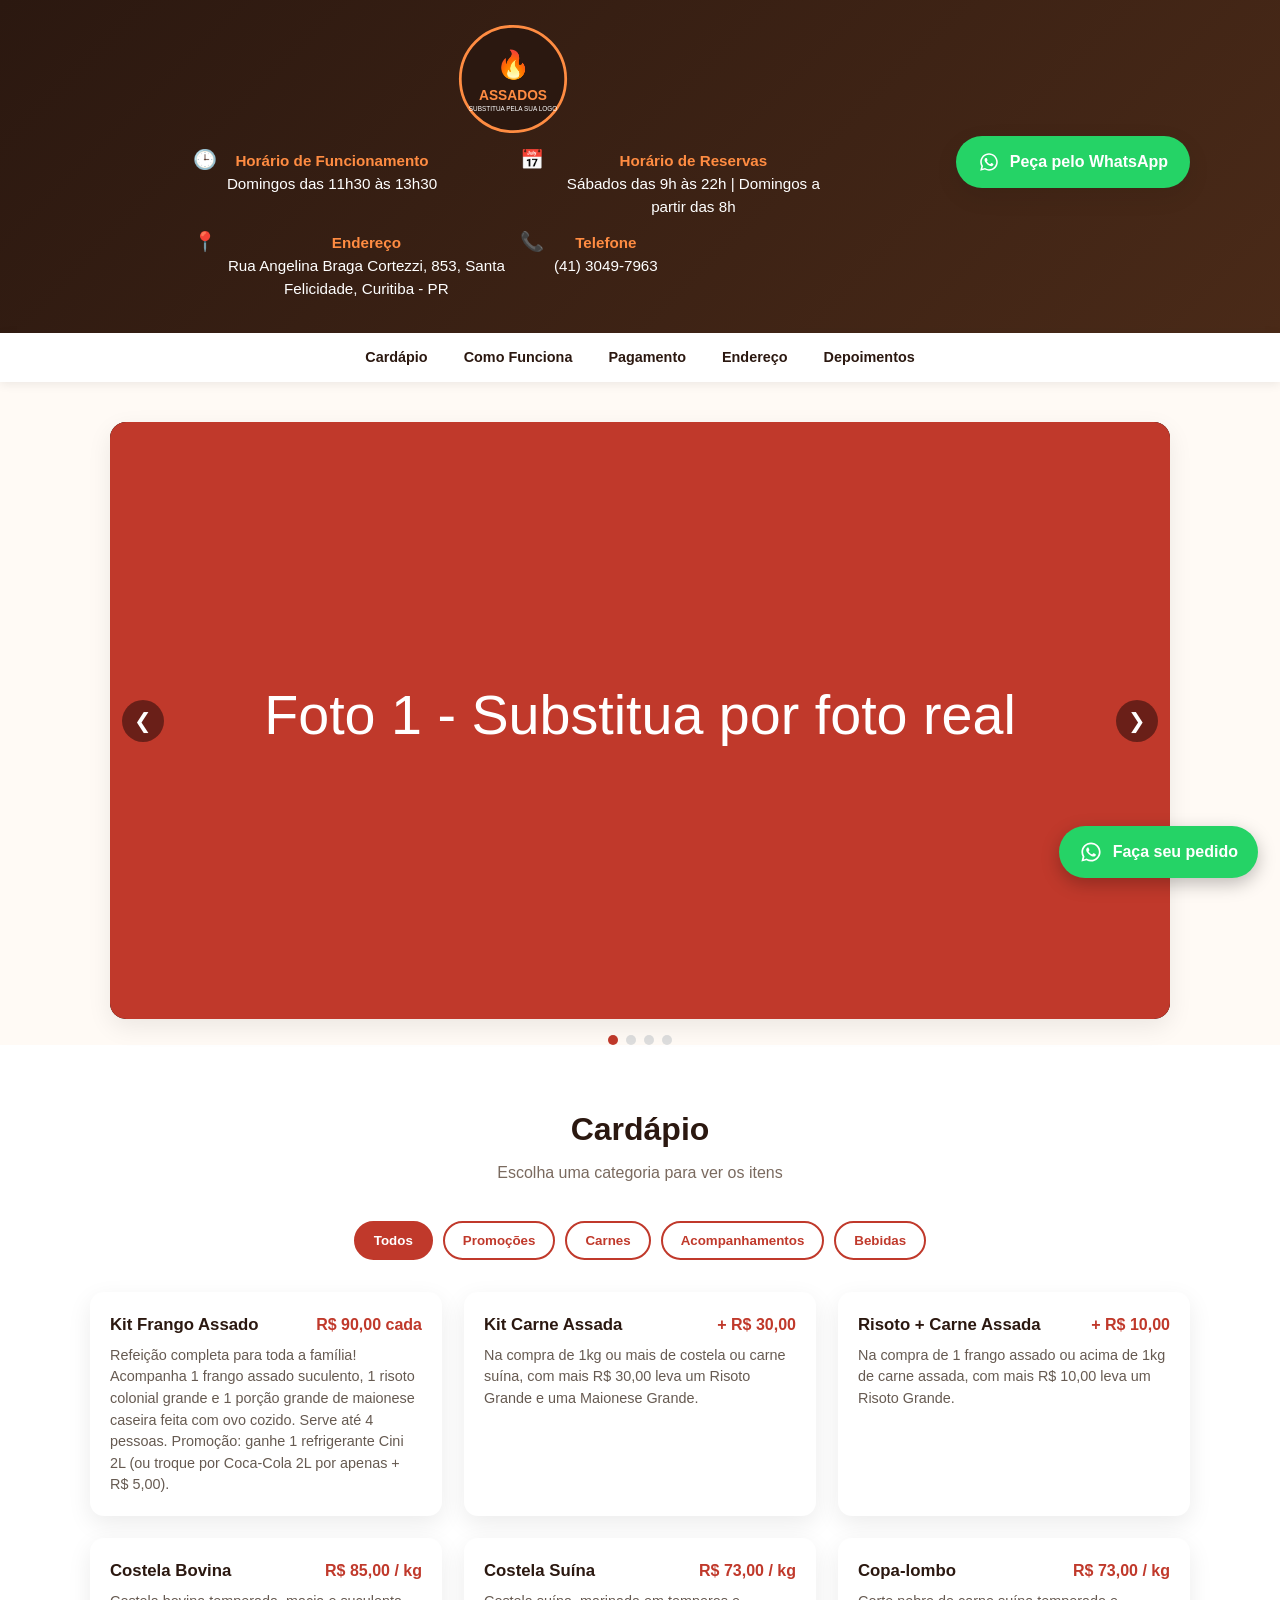
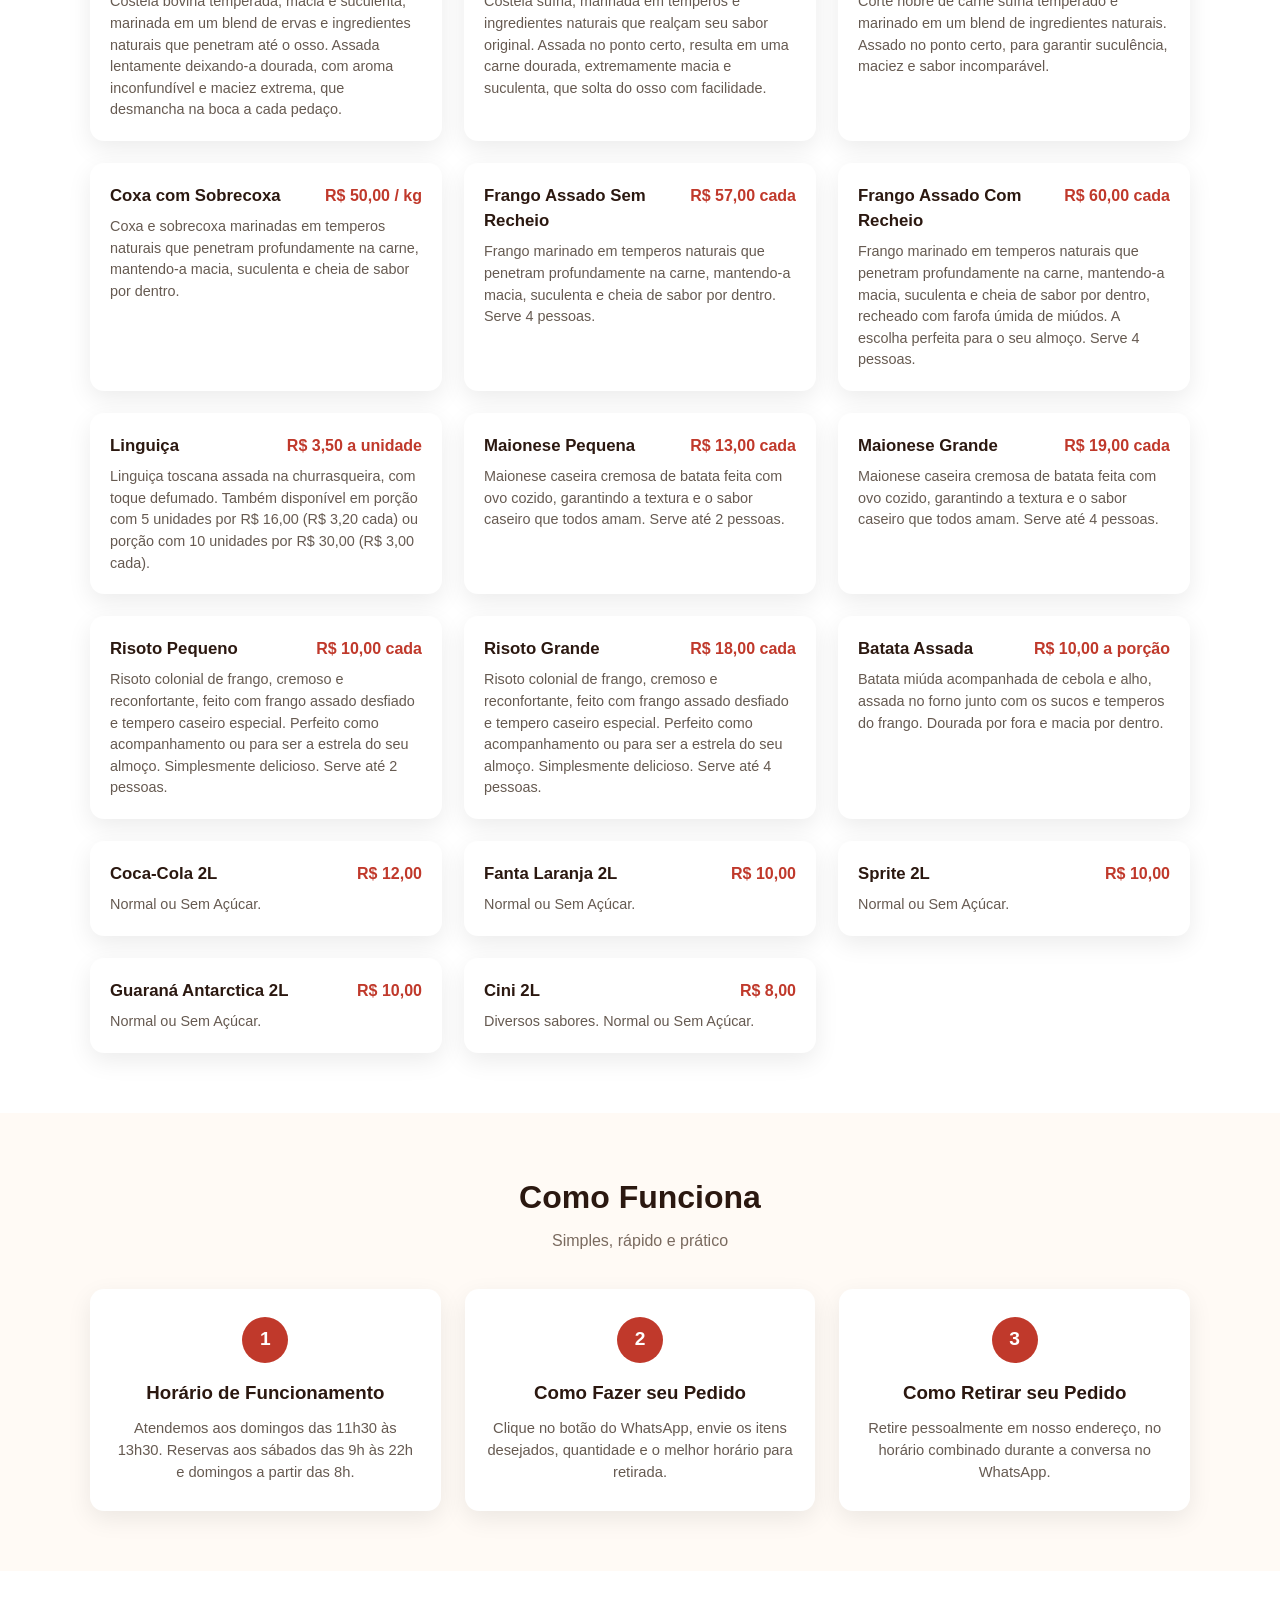
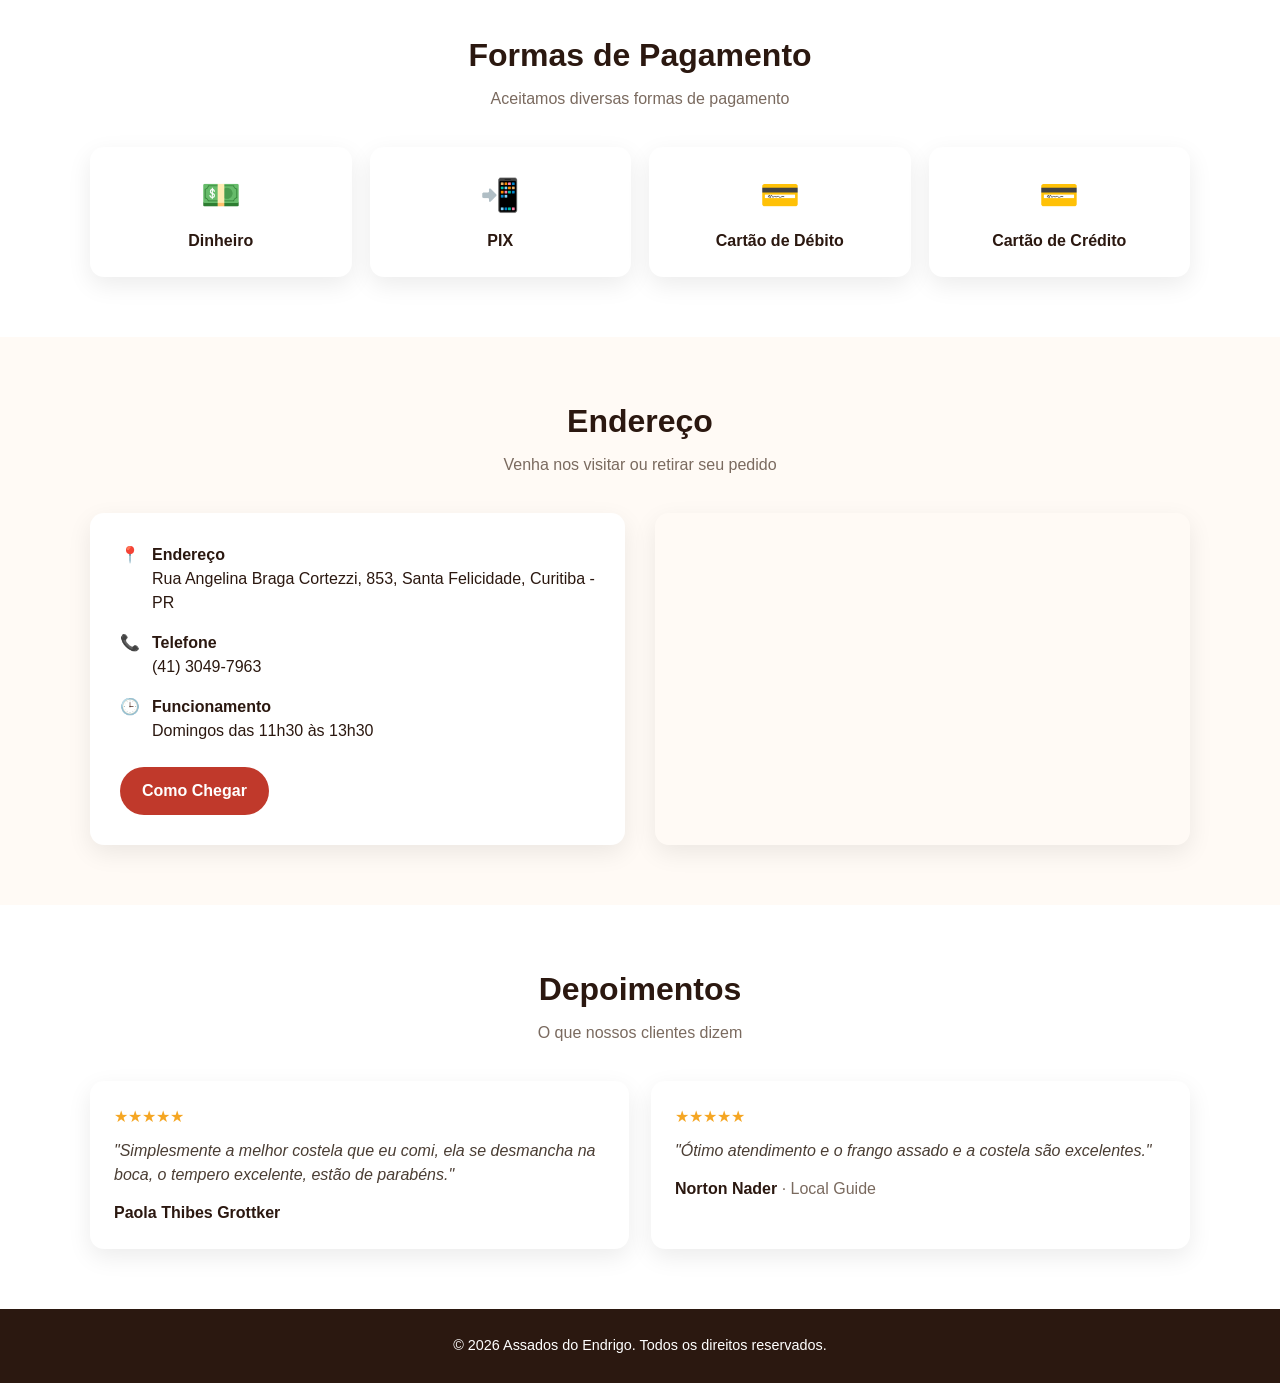
==== commit d9783a90: "correções" ====
--- a/index_novo.html
+++ b/index_novo.html
@@ -2,7 +2,7 @@
 <html lang="pt-BR">
 <head>
 <meta charset="UTF-8">
-<meta name="viewport" content="width=device-width, initial-scale=1.0">
+<meta name="viewport" content="width=device-width, initial-scale=1.0, viewport-fit=cover">
 <title>Assados | Peça pelo WhatsApp</title>
 <meta name="description" content="Assados artesanais. Faça seu pedido pelo WhatsApp e retire no local.">
 <style>
@@ -17,12 +17,14 @@
     --shadow:0 8px 24px rgba(0,0,0,.08);
   }
   *{margin:0;padding:0;box-sizing:border-box;}
-  html{scroll-behavior:smooth;}
+  html{scroll-behavior:smooth;overflow-x:hidden;}
   body{
     font-family:'Segoe UI', Arial, sans-serif;
     color:var(--text);
     background:var(--bg);
     line-height:1.5;
+    overflow-x:hidden;
+    max-width:100vw;
   }
   a{text-decoration:none;color:inherit;}
   img{max-width:100%;display:block;}
@@ -342,8 +344,8 @@
   /* ---------- BOTÃO FLUTUANTE ---------- */
   .whatsapp-float{
     position:fixed;
-    bottom:22px;
-    right:22px;
+    bottom:calc(22px + env(safe-area-inset-bottom));
+    right:calc(22px + env(safe-area-inset-right));
     z-index:100;
     display:flex;
     align-items:center;
@@ -361,10 +363,6 @@
     0%{box-shadow:0 0 0 0 rgba(37,211,102,.5);}
     70%{box-shadow:0 0 0 14px rgba(37,211,102,0);}
     100%{box-shadow:0 0 0 0 rgba(37,211,102,0);}
-  }
-  @media (max-width:480px){
-    .whatsapp-float span{display:none;}
-    .whatsapp-float{padding:14px;border-radius:50%;}
   }
 </style>
 </head>
@@ -656,6 +654,42 @@
 
   document.getElementById("ano").textContent = new Date().getFullYear();
 
+  // ===================== BOTÃO FLUTUANTE: não sobrepor o rodapé =====================
+  (function initBotaoFlutuante(){
+    const botao = document.querySelector(".whatsapp-float");
+    const rodape = document.querySelector("footer");
+    if (!botao || !rodape) return;
+
+    const margem = 22;
+    let ticking = false;
+
+    function atualizar(){
+      const limiteFixo = window.innerHeight - margem;
+      const footerTop = rodape.getBoundingClientRect().top;
+      if (footerTop < limiteFixo) {
+        botao.style.position = "absolute";
+        botao.style.bottom = "auto";
+        botao.style.top = `${rodape.offsetTop - botao.offsetHeight - margem}px`;
+      } else {
+        botao.style.position = "fixed";
+        botao.style.top = "auto";
+        botao.style.bottom = `calc(${margem}px + env(safe-area-inset-bottom))`;
+      }
+      ticking = false;
+    }
+
+    function aoRolar(){
+      if (!ticking) {
+        requestAnimationFrame(atualizar);
+        ticking = true;
+      }
+    }
+
+    atualizar();
+    window.addEventListener("scroll", aoRolar, { passive: true });
+    window.addEventListener("resize", atualizar);
+  })();
+
   // ===================== CARROSSEL =====================
   (function initCarrossel(){
     const track = document.getElementById("carrosselTrack");
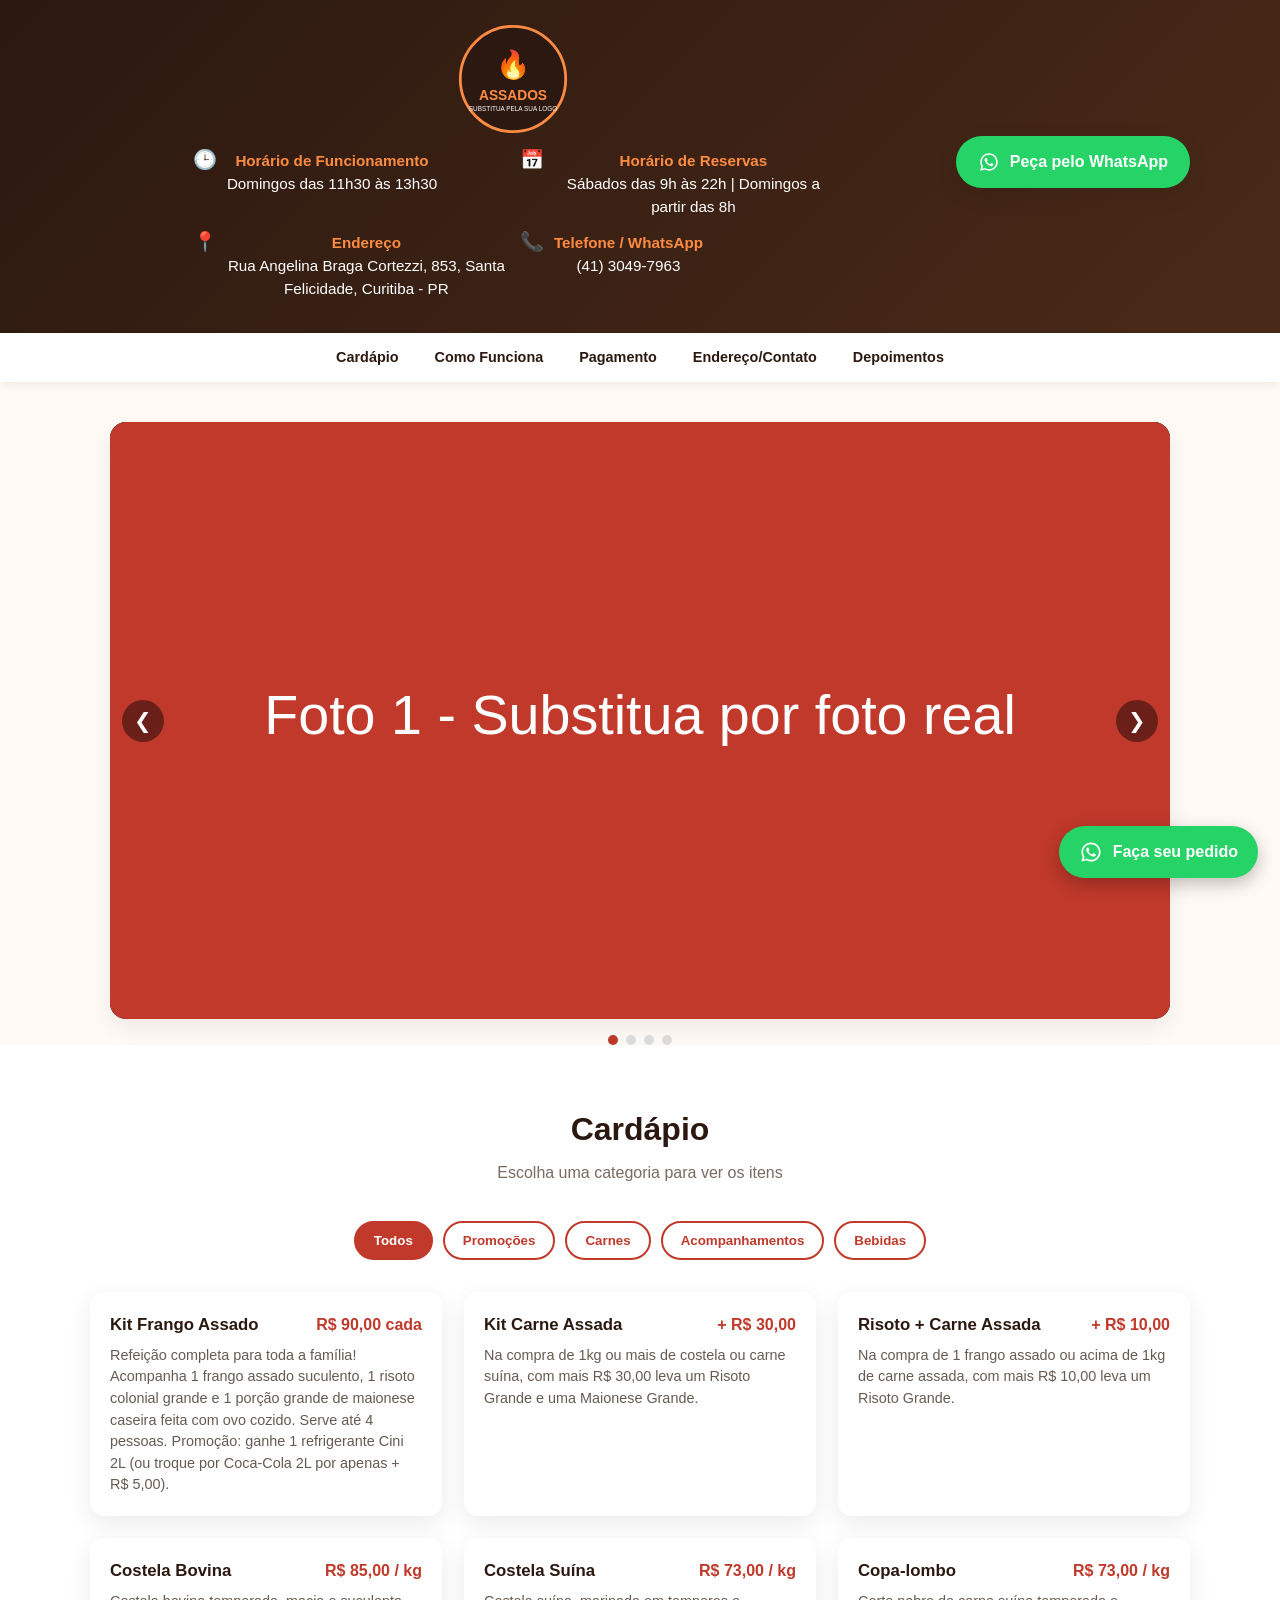
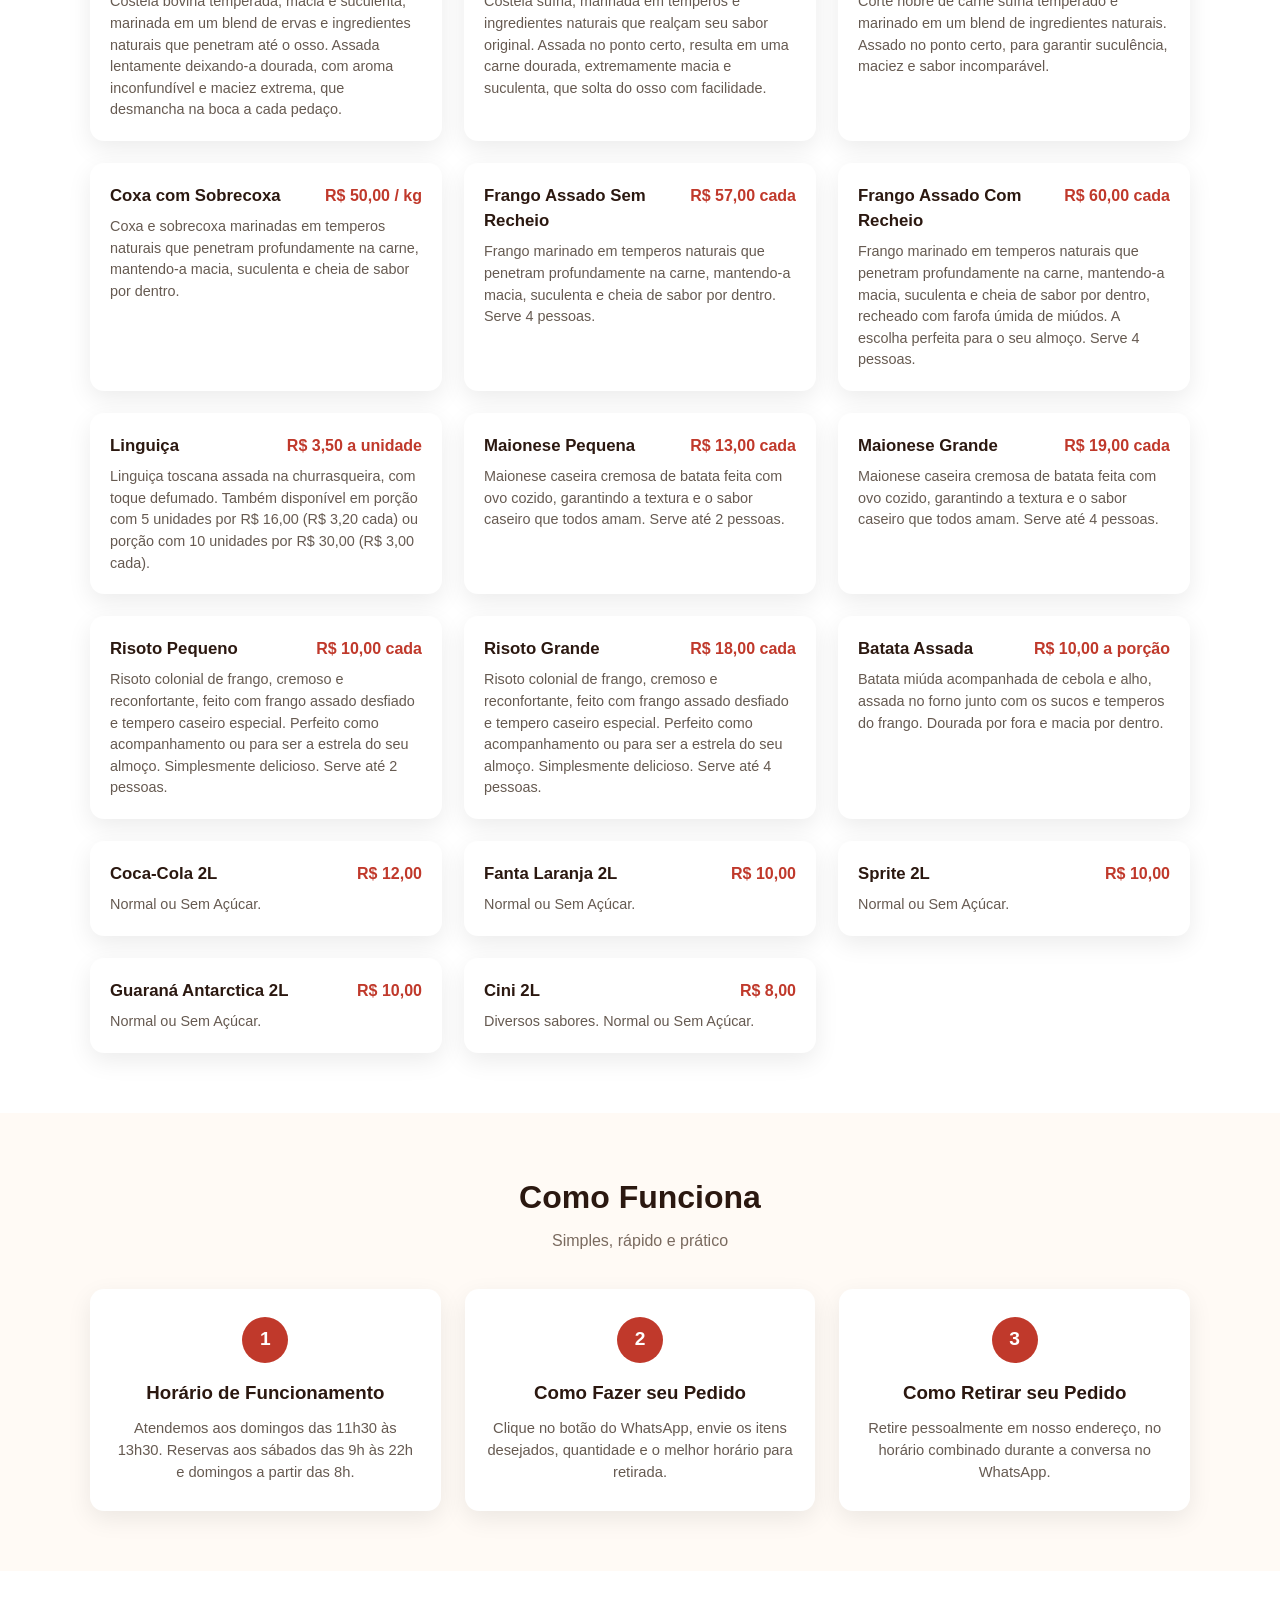
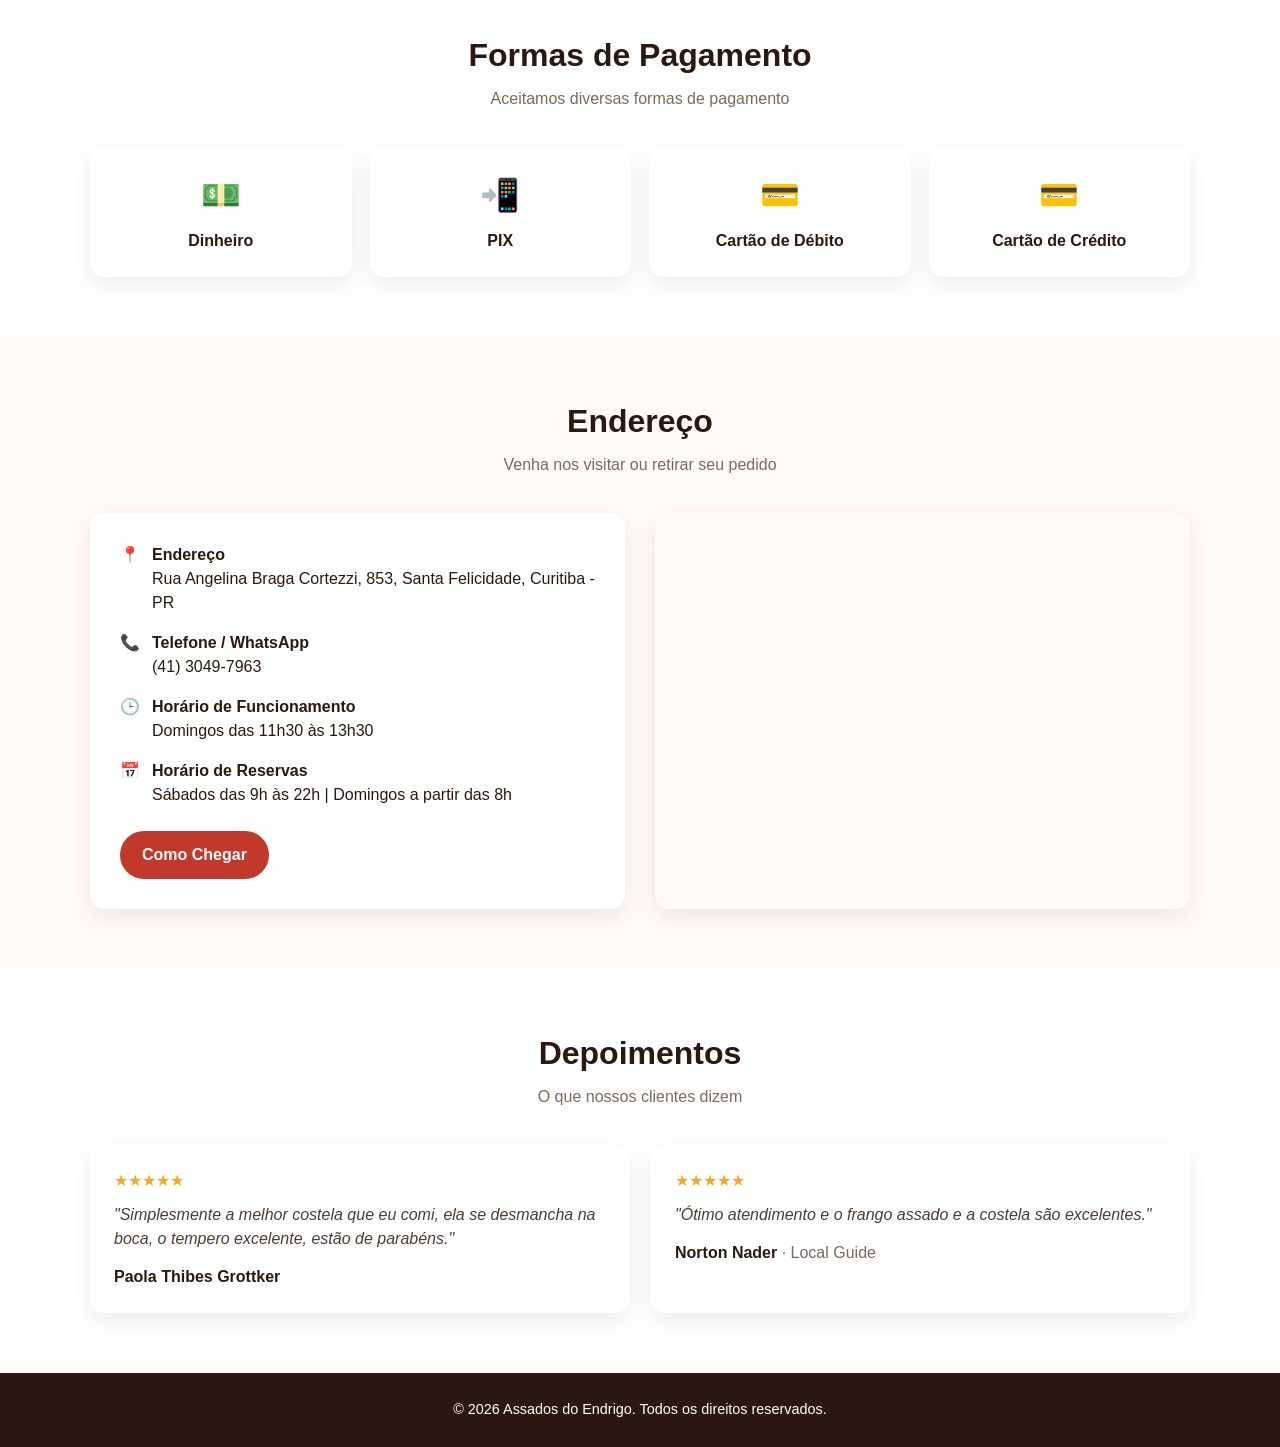
==== commit deaed1f9: "correções" ====
--- a/index_novo.html
+++ b/index_novo.html
@@ -388,7 +388,7 @@
         </div>
         <div class="info-item">
           <span class="icon">📞</span>
-          <span><strong>Telefone</strong><span class="js-telefone-texto"></span></span>
+          <span><strong>Telefone / WhatsApp</strong><span class="js-telefone-texto"></span></span>
         </div>
       </div>
     </div>
@@ -406,7 +406,7 @@
     <li><a href="#cardapio">Cardápio</a></li>
     <li><a href="#como-funciona">Como Funciona</a></li>
     <li><a href="#pagamento">Pagamento</a></li>
-    <li><a href="#endereco">Endereço</a></li>
+    <li><a href="#endereco">Endereço/Contato</a></li>
     <li><a href="#depoimentos">Depoimentos</a></li>
   </ul>
 </nav>
@@ -578,11 +578,15 @@
         </div>
         <div class="info-item">
           <span class="icon">📞</span>
-          <span><strong>Telefone</strong><span class="js-telefone-texto"></span></span>
+          <span><strong>Telefone / WhatsApp</strong><span class="js-telefone-texto"></span></span>
         </div>
         <div class="info-item">
           <span class="icon">🕒</span>
-          <span><strong>Funcionamento</strong><span class="js-horario-funcionamento"></span></span>
+          <span><strong>Horário de Funcionamento</strong><span class="js-horario-funcionamento"></span></span>
+        </div>
+        <div class="info-item">
+          <span class="icon">📅</span>
+          <span><strong>Horário de Reservas</strong><span class="js-horario-reservas"></span></span>
         </div>
         <a href="#" class="btn-como-chegar js-como-chegar" target="_blank" rel="noopener">Como Chegar</a>
       </div>
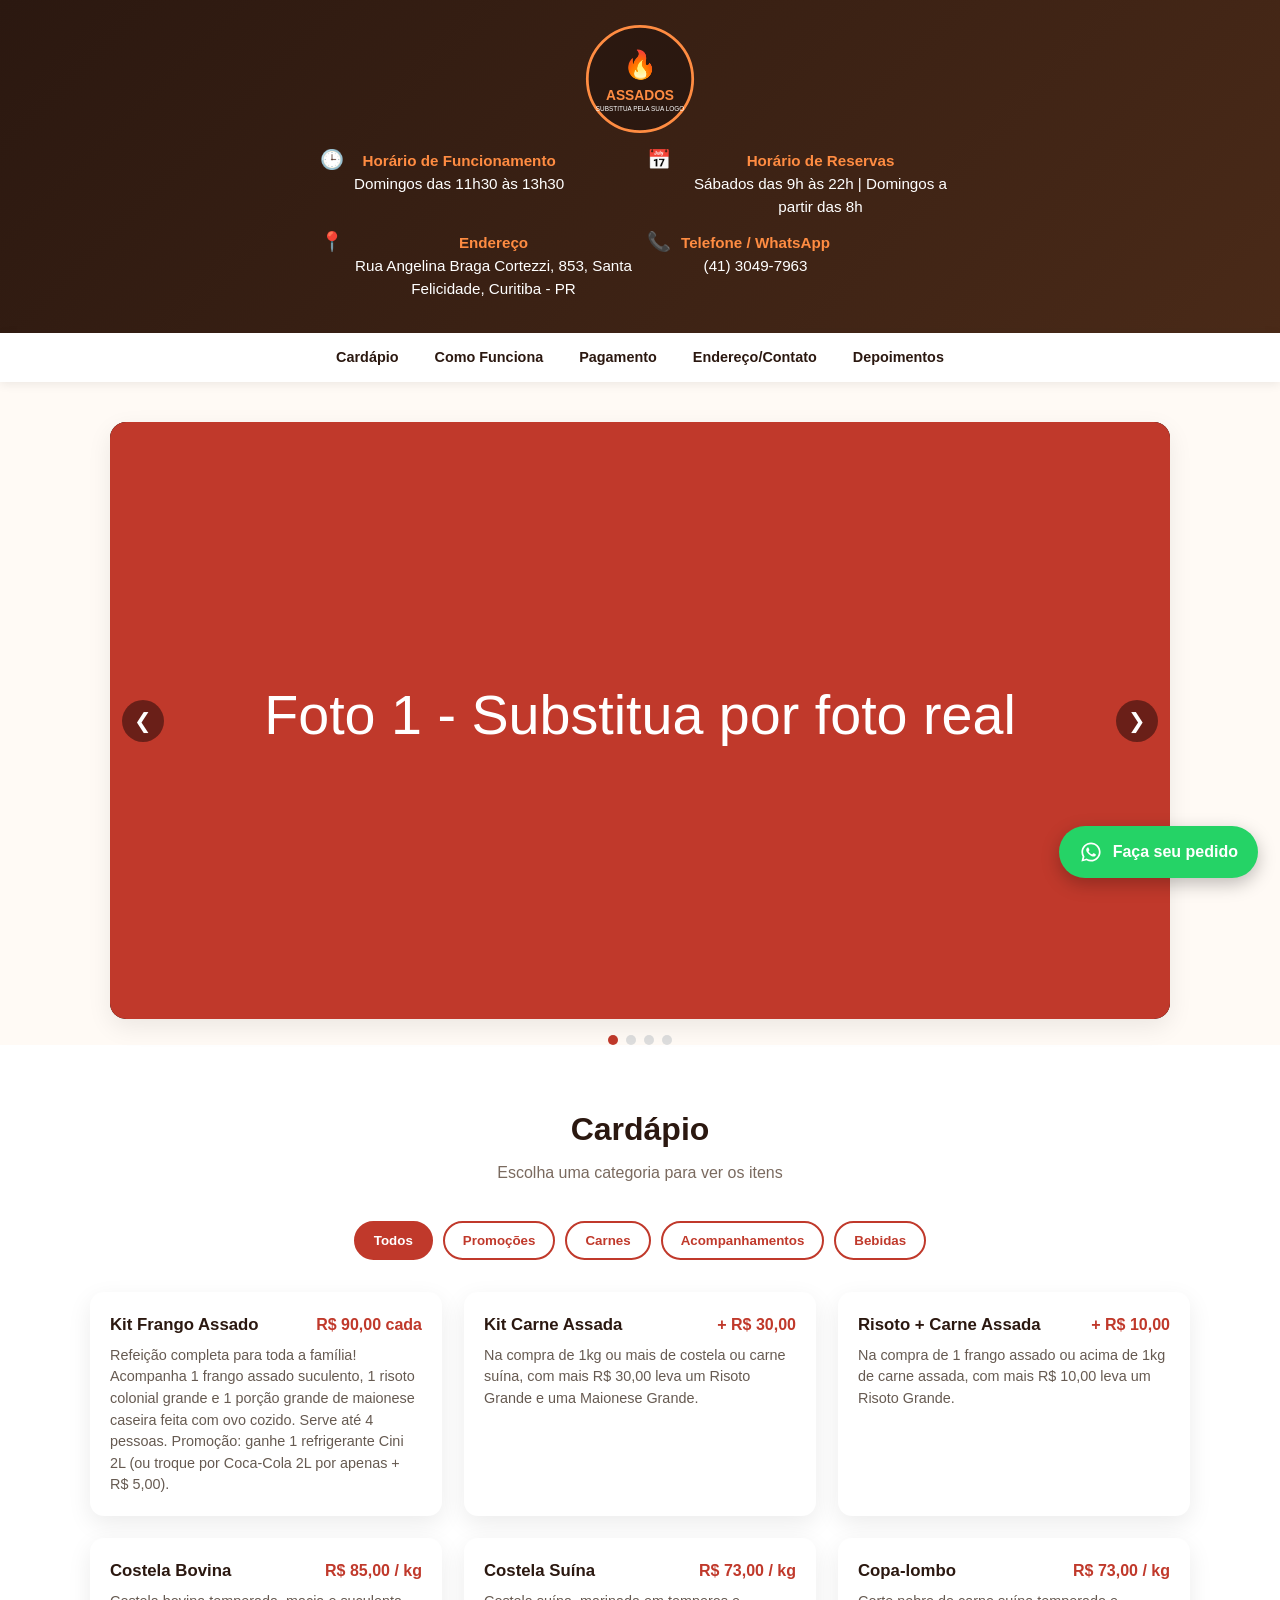
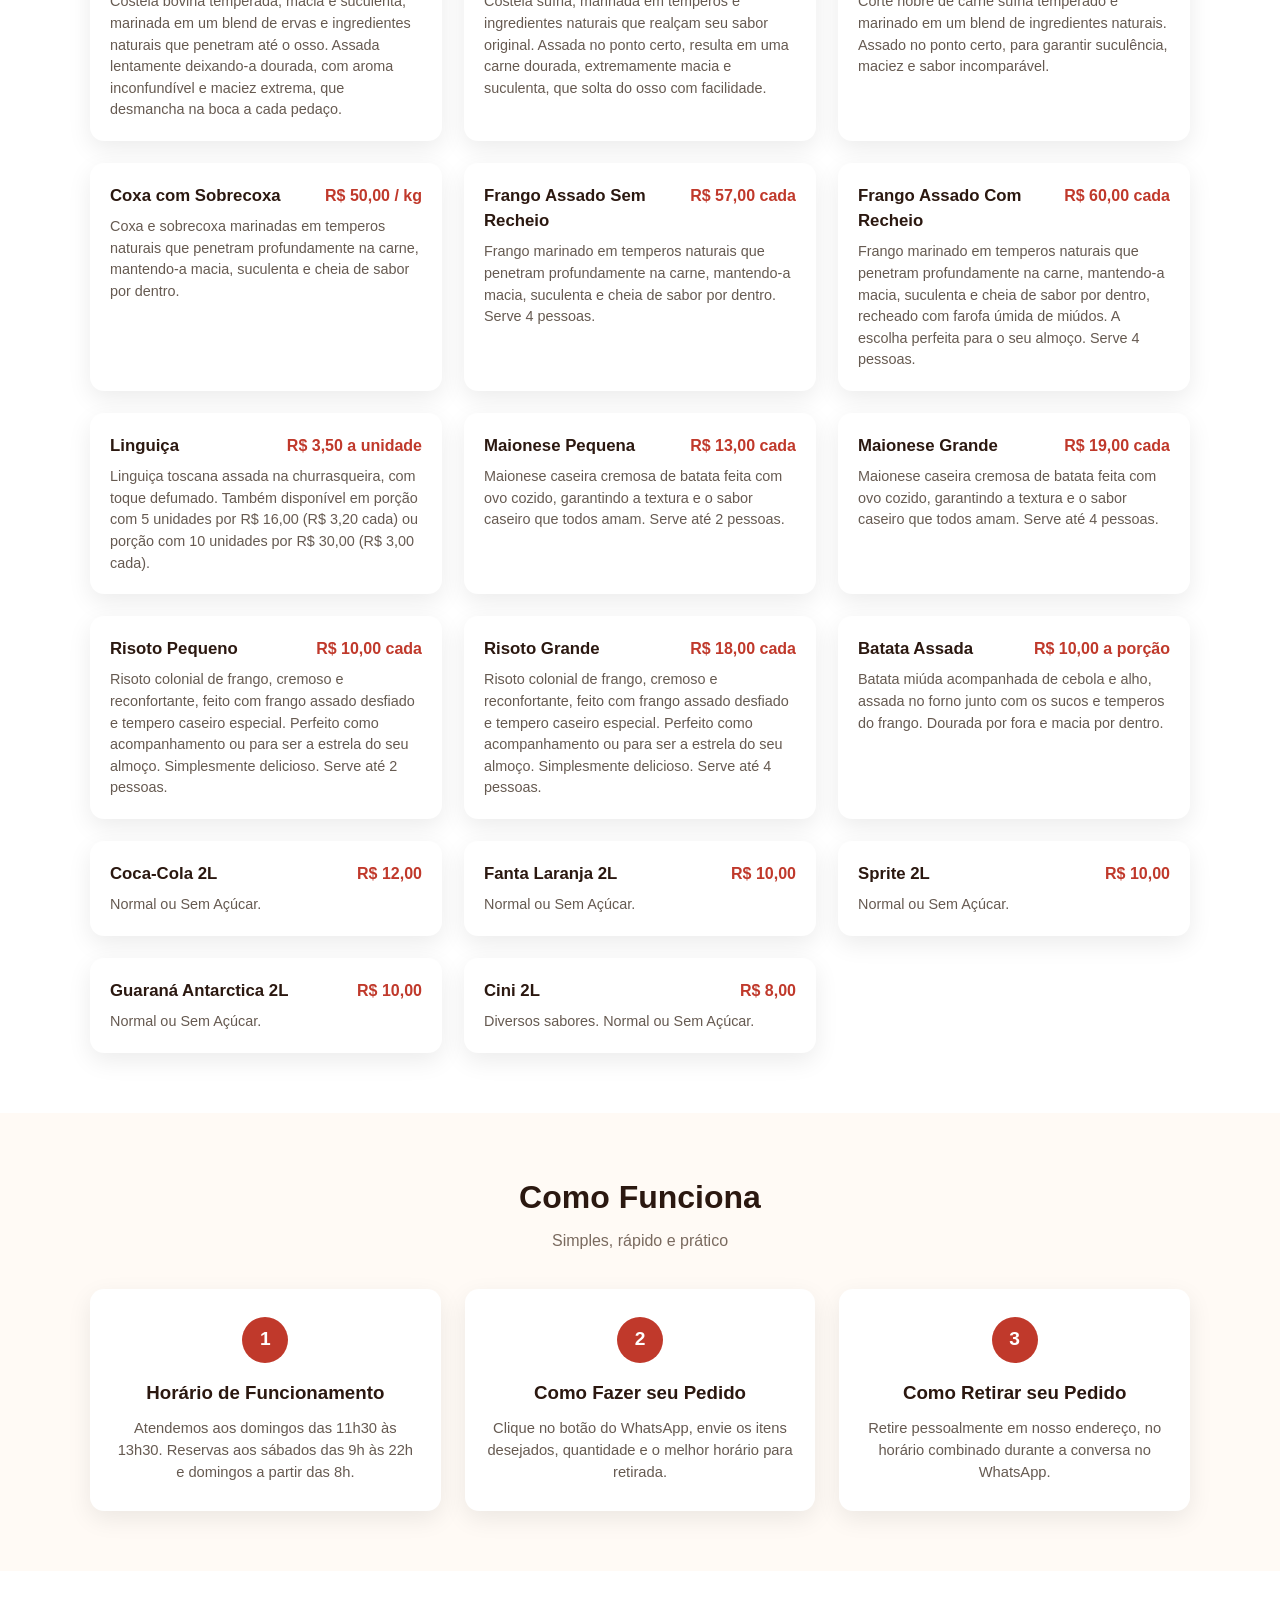
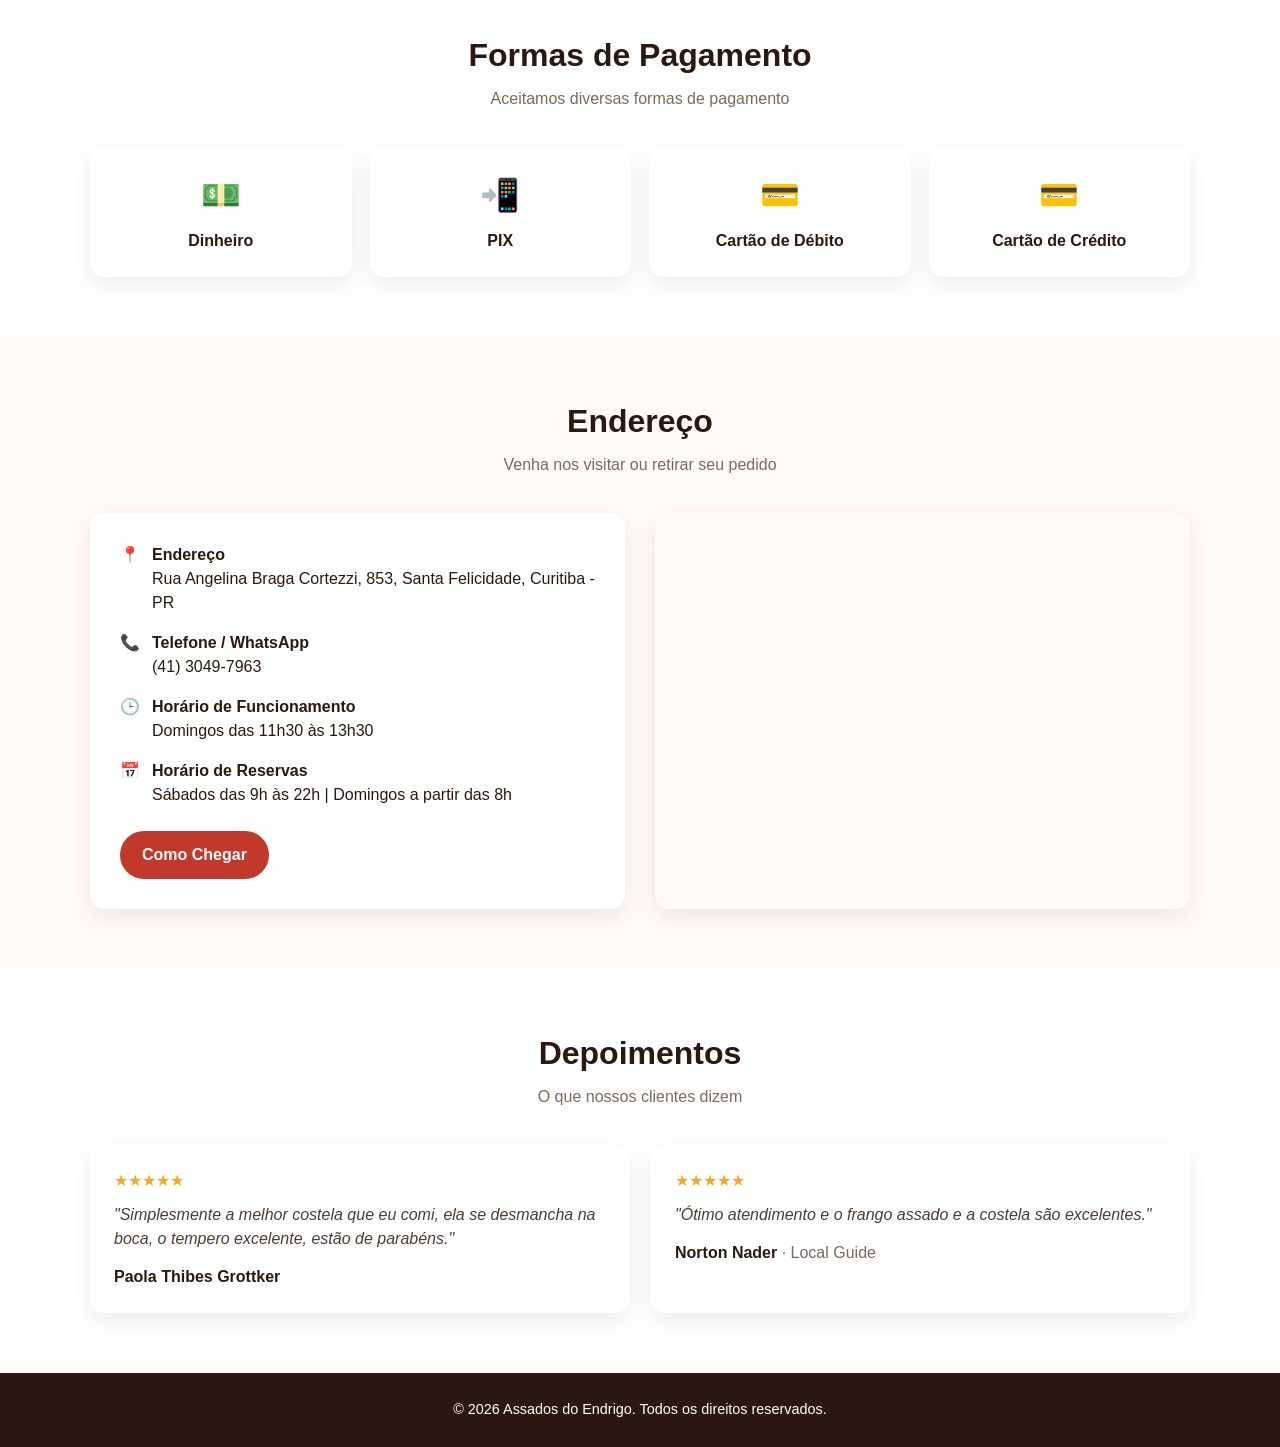
==== commit c8f3a0c6: "correções" ====
--- a/index_novo.html
+++ b/index_novo.html
@@ -23,8 +23,6 @@
     color:var(--text);
     background:var(--bg);
     line-height:1.5;
-    overflow-x:hidden;
-    max-width:100vw;
   }
   a{text-decoration:none;color:inherit;}
   img{max-width:100%;display:block;}
@@ -43,6 +41,11 @@
   }
 
   /* ---------- HEADER / TOPO ---------- */
+  .topo-fixo{
+    position:sticky;
+    top:0;
+    z-index:60;
+  }
   header.topo{
     background:linear-gradient(135deg,var(--brand-dark),#4a2a18);
     color:#fff;
@@ -102,12 +105,17 @@
   }
   .btn-whatsapp-topo:hover{transform:translateY(-2px);}
 
+  @media (max-width:800px){
+    header.topo{padding:12px 20px;}
+    .topo-inner{justify-content:center;}
+    .topo-logo img{width:64px;height:64px;margin-bottom:0;}
+    .topo-info,
+    .btn-whatsapp-topo{display:none;}
+  }
+
   /* ---------- NAV ---------- */
   nav.menu-nav{
     background:#fff;
-    position:sticky;
-    top:0;
-    z-index:50;
     box-shadow:0 2px 10px rgba(0,0,0,.08);
   }
   nav.menu-nav ul{
@@ -369,6 +377,7 @@
 <body>
 
 <!-- ======================= TOPO ======================= -->
+<div class="topo-fixo">
 <header class="topo" id="topo">
   <div class="topo-inner">
     <div class="topo-logo">
@@ -393,10 +402,6 @@
       </div>
     </div>
 
-    <a href="#" class="btn-whatsapp-topo js-whatsapp-link" target="_blank" rel="noopener">
-      <svg viewBox="0 0 32 32" width="22" height="22" fill="#fff"><path d="M16.001 3.2c-7.06 0-12.8 5.74-12.8 12.8 0 2.258.594 4.377 1.63 6.213L3.2 28.8l6.77-1.777A12.74 12.74 0 0 0 16 28.8c7.06 0 12.8-5.74 12.8-12.8s-5.74-12.8-12.799-12.8Zm0 23.273a10.4 10.4 0 0 1-5.31-1.454l-.38-.226-4.017 1.055 1.073-3.917-.248-.402a10.43 10.43 0 0 1-1.618-5.53c0-5.78 4.703-10.482 10.5-10.482 5.797 0 10.5 4.702 10.5 10.482 0 5.78-4.703 10.474-10.5 10.474Zm5.755-7.845c-.315-.158-1.863-.92-2.152-1.026-.289-.105-.5-.158-.71.158-.21.316-.816 1.026-1 1.237-.184.21-.368.237-.684.079-.315-.158-1.33-.49-2.534-1.564-.937-.836-1.57-1.868-1.754-2.184-.184-.316-.02-.487.138-.645.142-.14.316-.368.474-.552.158-.184.21-.316.316-.526.105-.21.052-.395-.026-.553-.079-.158-.71-1.71-.973-2.343-.257-.617-.518-.534-.71-.544l-.605-.011c-.21 0-.552.079-.842.395-.289.316-1.104 1.079-1.104 2.632s1.13 3.053 1.288 3.263c.158.21 2.226 3.4 5.395 4.767.754.325 1.343.52 1.802.665.757.241 1.446.207 1.99.126.607-.09 1.863-.762 2.126-1.498.263-.737.263-1.368.184-1.499-.079-.132-.289-.21-.605-.368Z"/></svg>
-      <span>Peça pelo WhatsApp</span>
-    </a>
   </div>
 </header>
 
@@ -410,6 +415,7 @@
     <li><a href="#depoimentos">Depoimentos</a></li>
   </ul>
 </nav>
+</div>
 
 <!-- ======================= CARROSSEL ======================= -->
 <!-- Fotos carregadas de assets/carrossel/ - substitua os arquivos foto1..foto6 pelas suas fotos reais -->
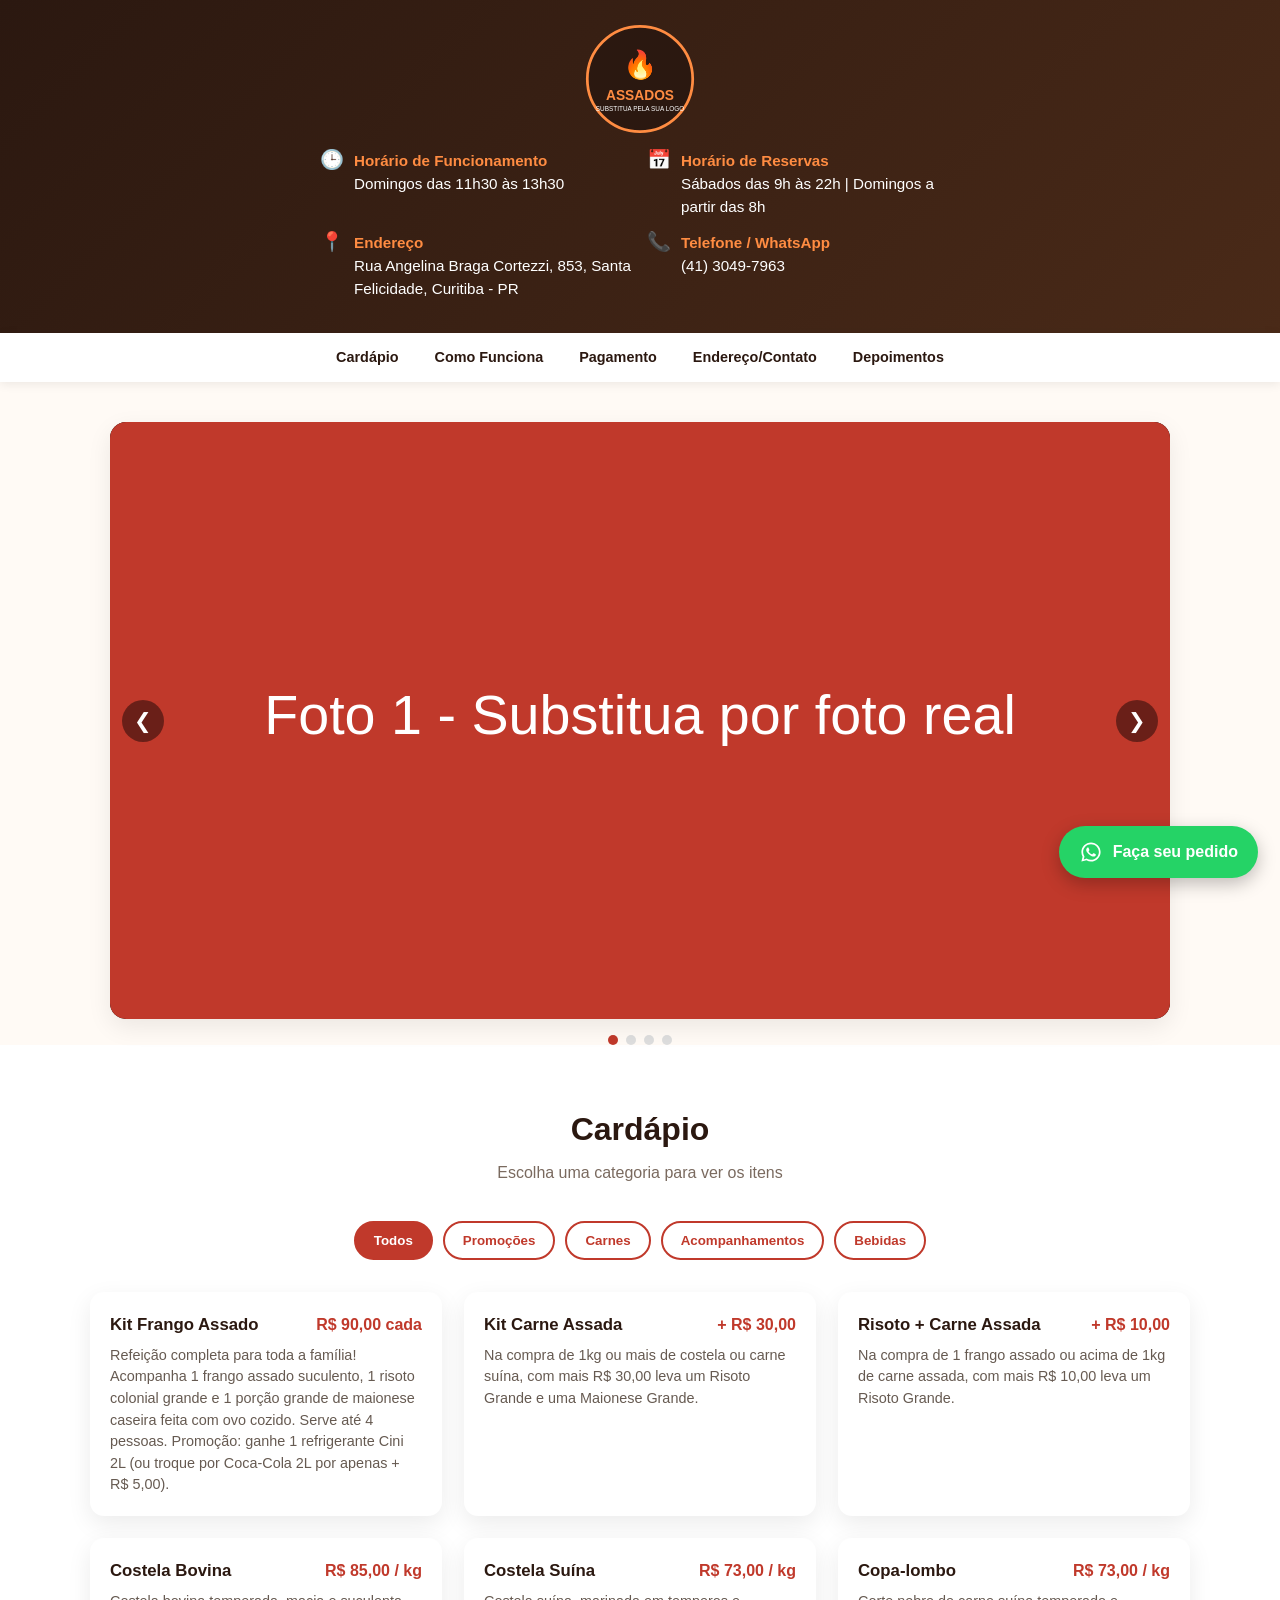
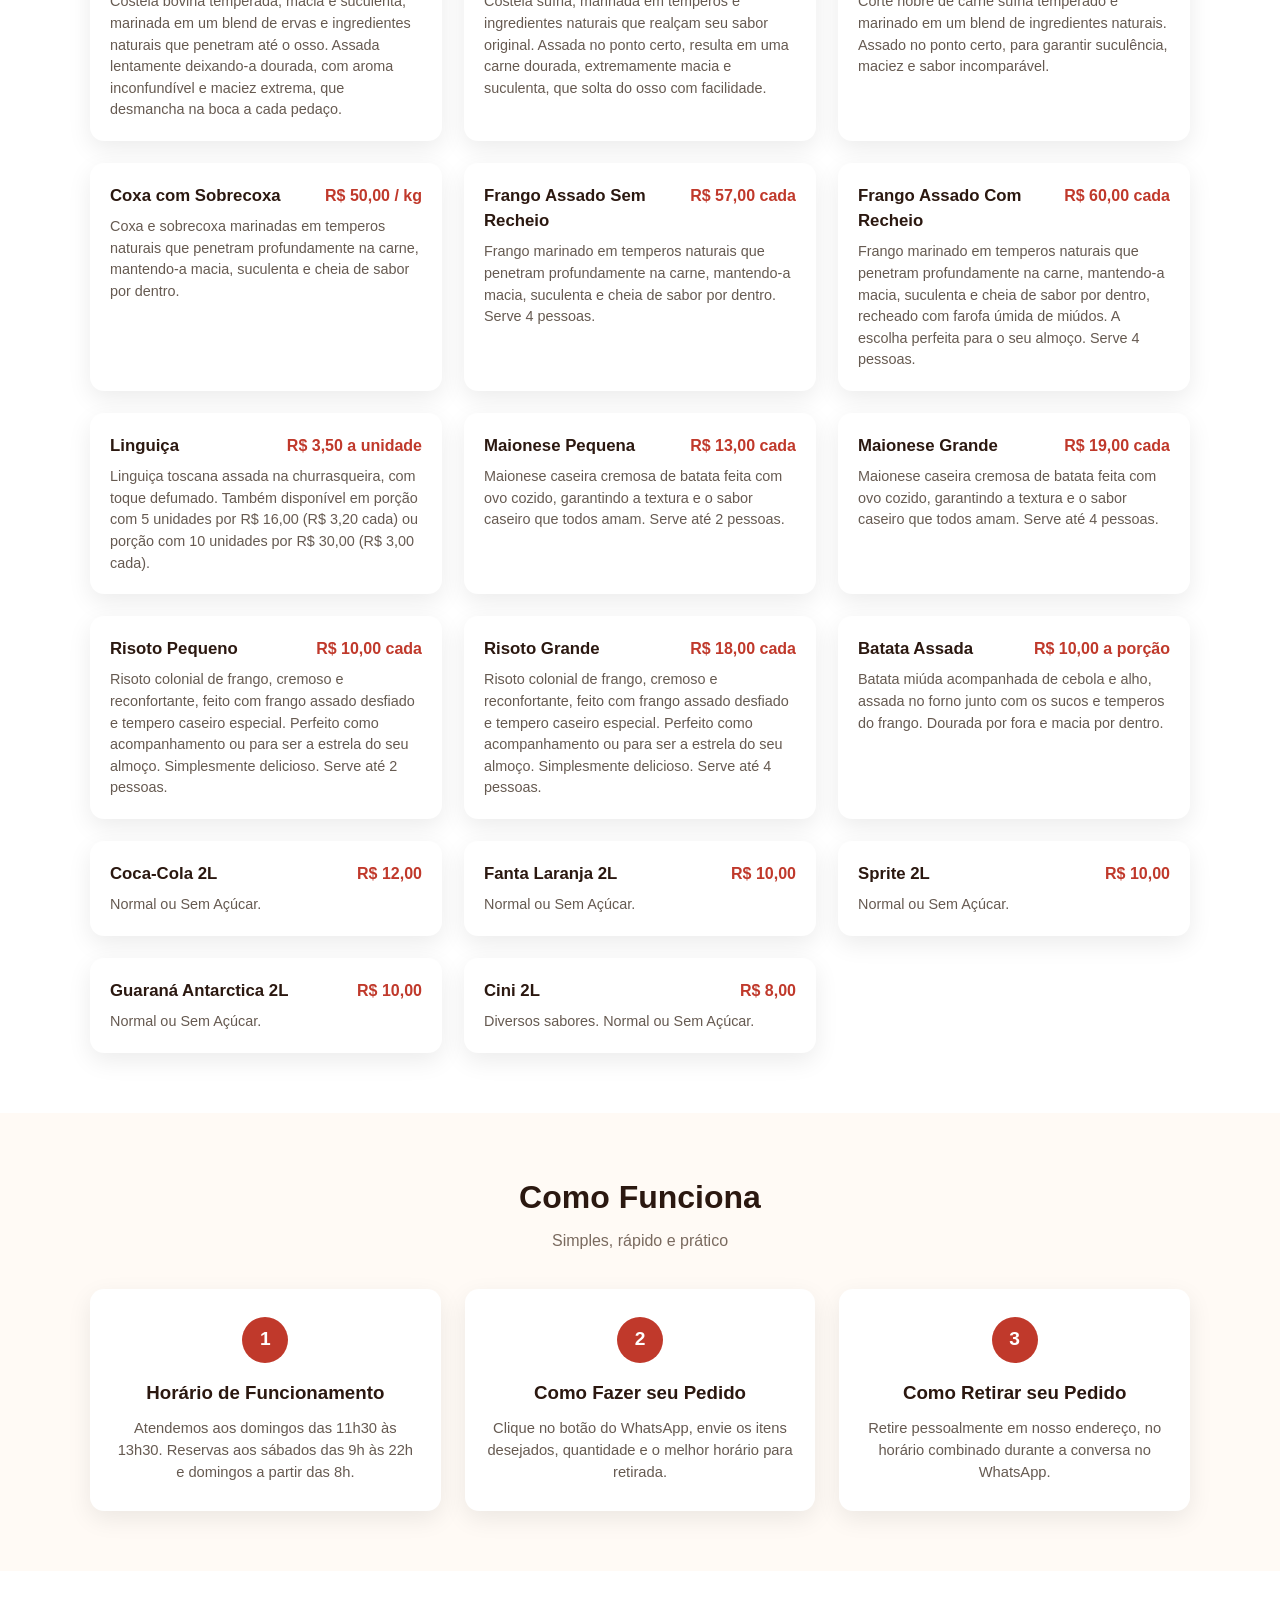
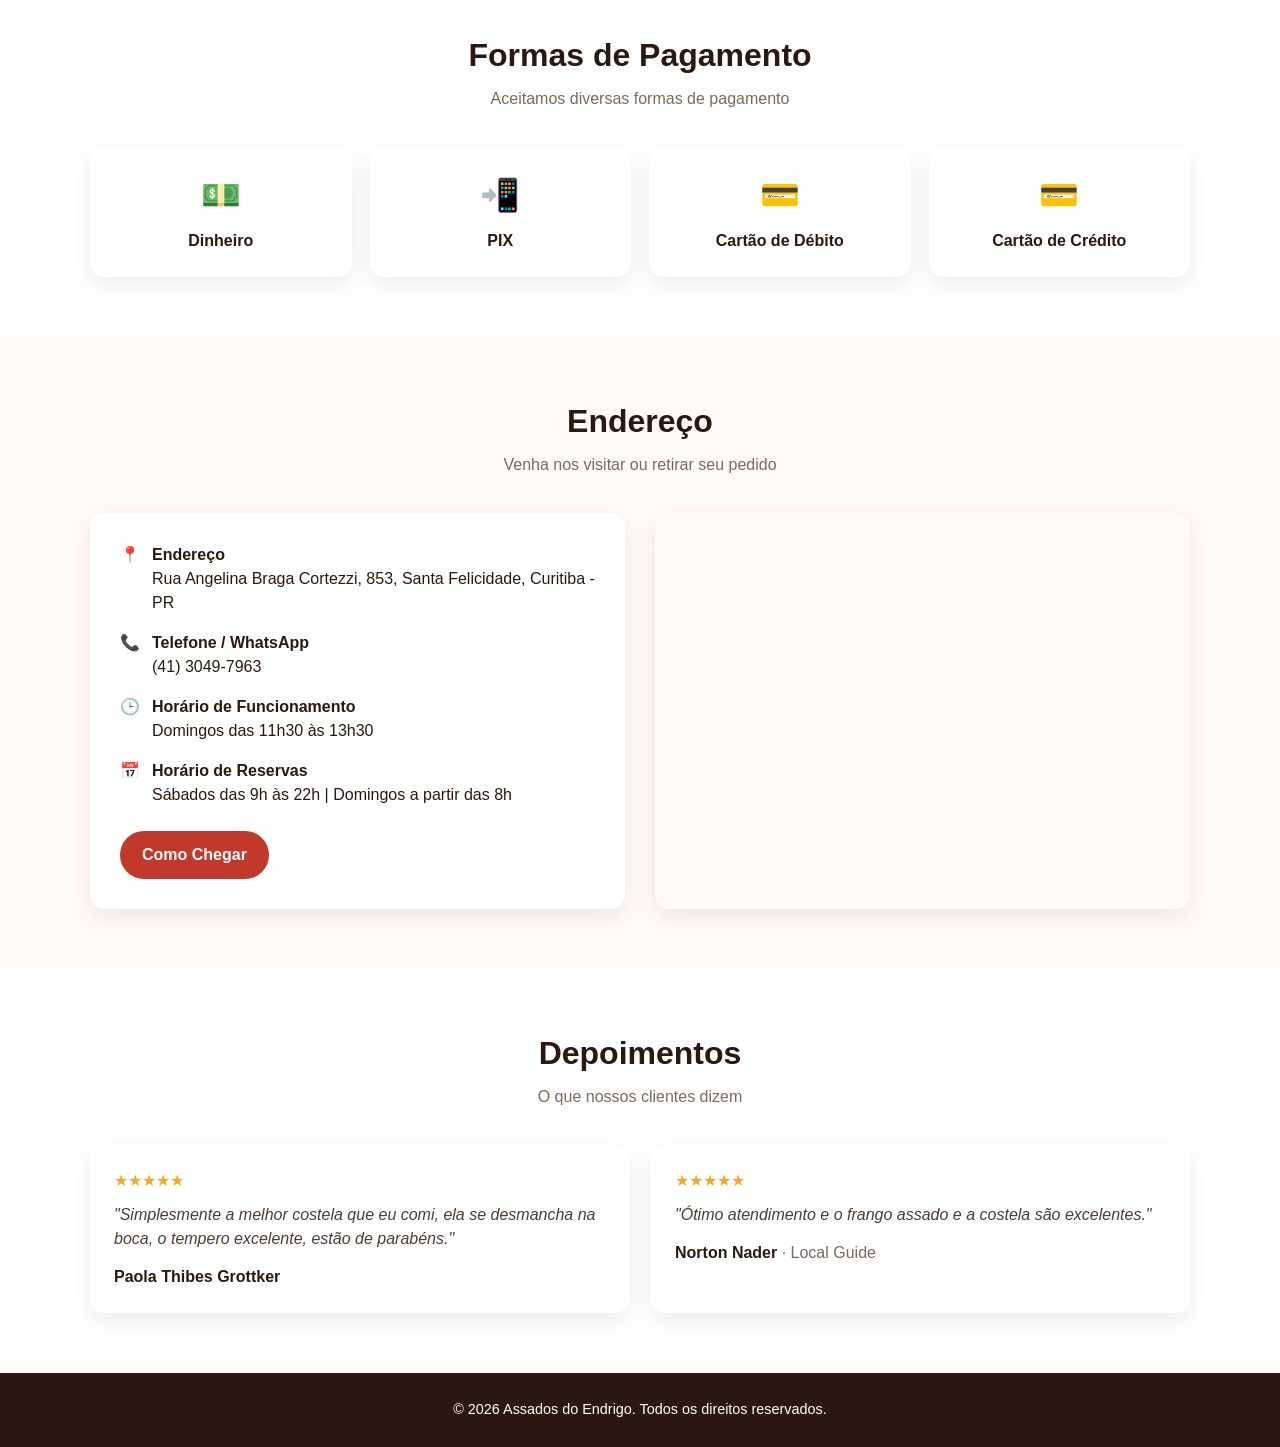
==== commit 7adf7905: "correção topo" ====
--- a/index_novo.html
+++ b/index_novo.html
@@ -75,7 +75,7 @@
   }
   .topo-info{
     display:grid;
-    grid-template-columns:repeat(auto-fit,minmax(220px,1fr));
+    grid-template-columns:repeat(2,minmax(200px,1fr));
     gap:14px;
     width:100%;
     max-width:640px;
@@ -85,8 +85,10 @@
     gap:10px;
     align-items:flex-start;
     font-size:.95rem;
-  }
-  .topo-info .info-item .icon{font-size:1.2rem;line-height:1;}
+    text-align:left;
+  }
+  .topo-info .info-item .icon{font-size:1.2rem;line-height:1;flex:0 0 auto;}
+  .topo-info .info-item > span:last-child{flex:0 1 auto;}
   .topo-info strong{display:block;color:var(--brand-light);}
   .btn-whatsapp-topo{
     flex:0 0 auto;
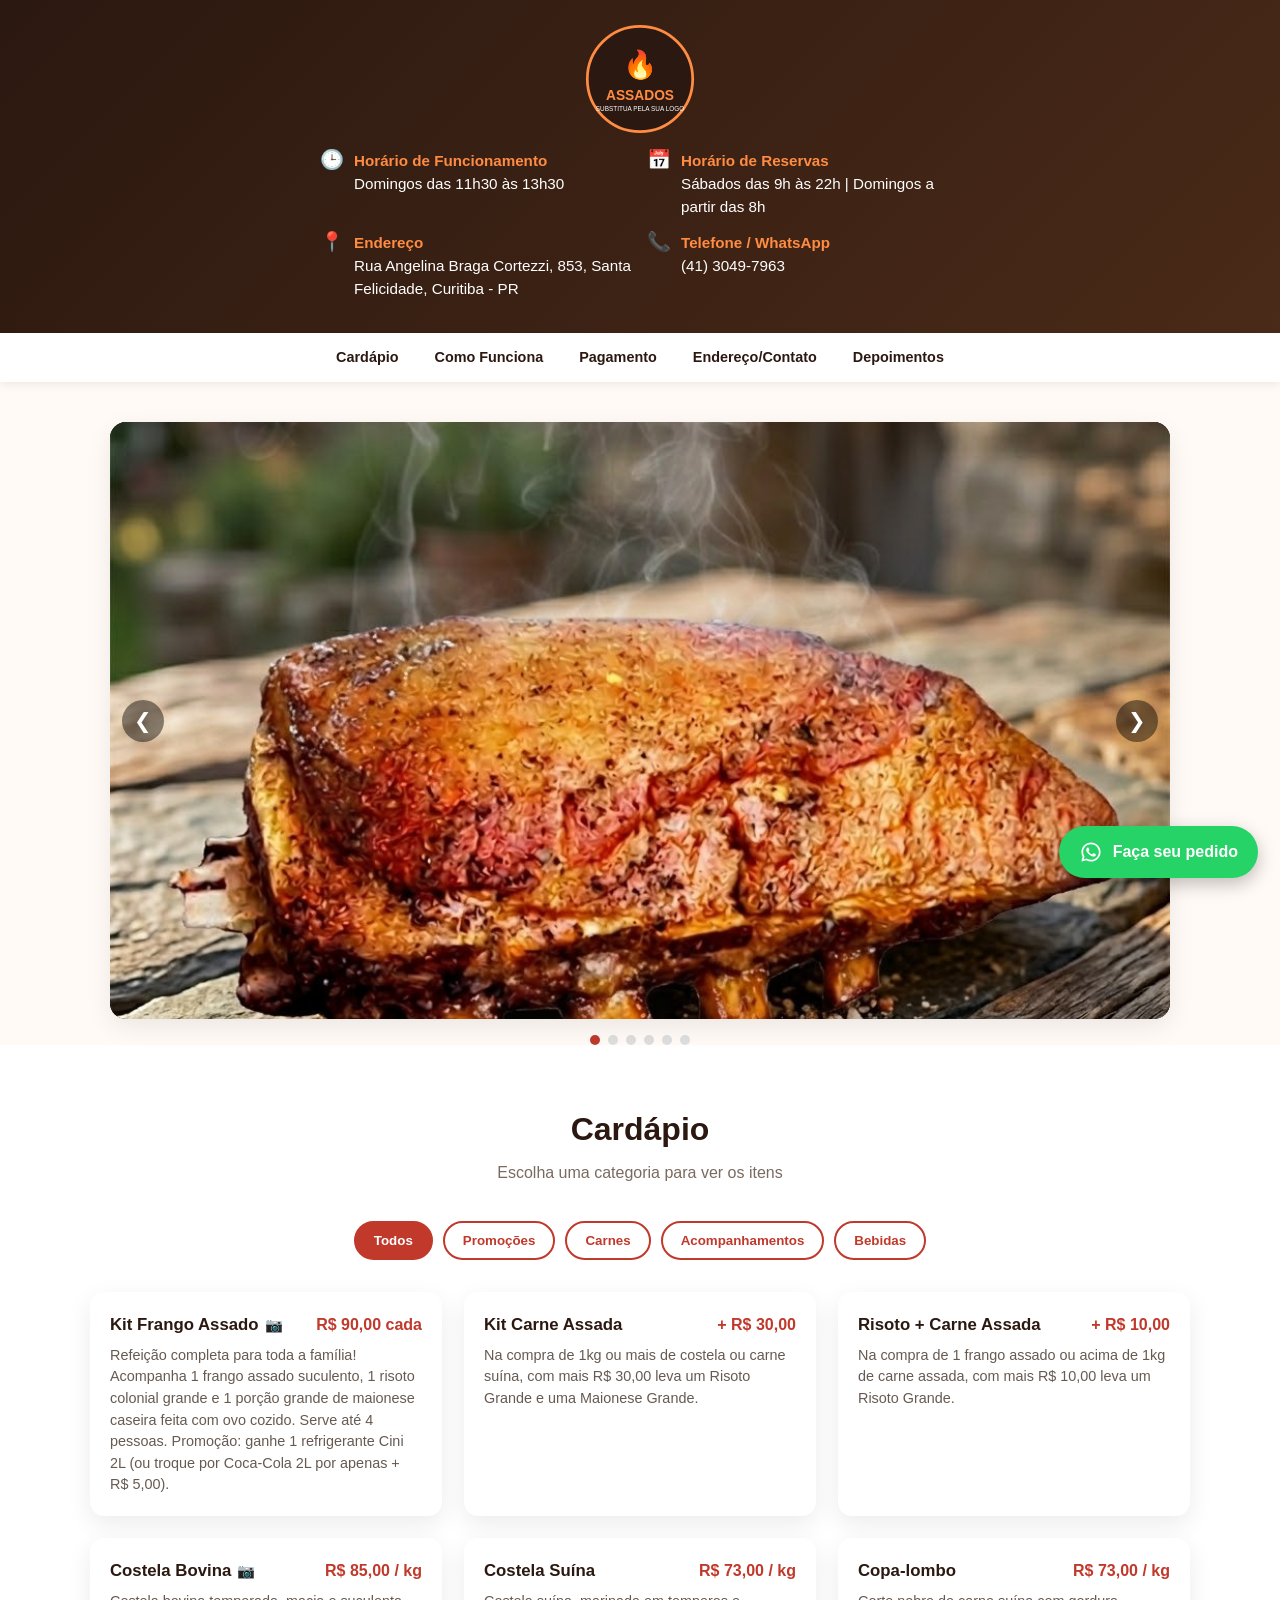
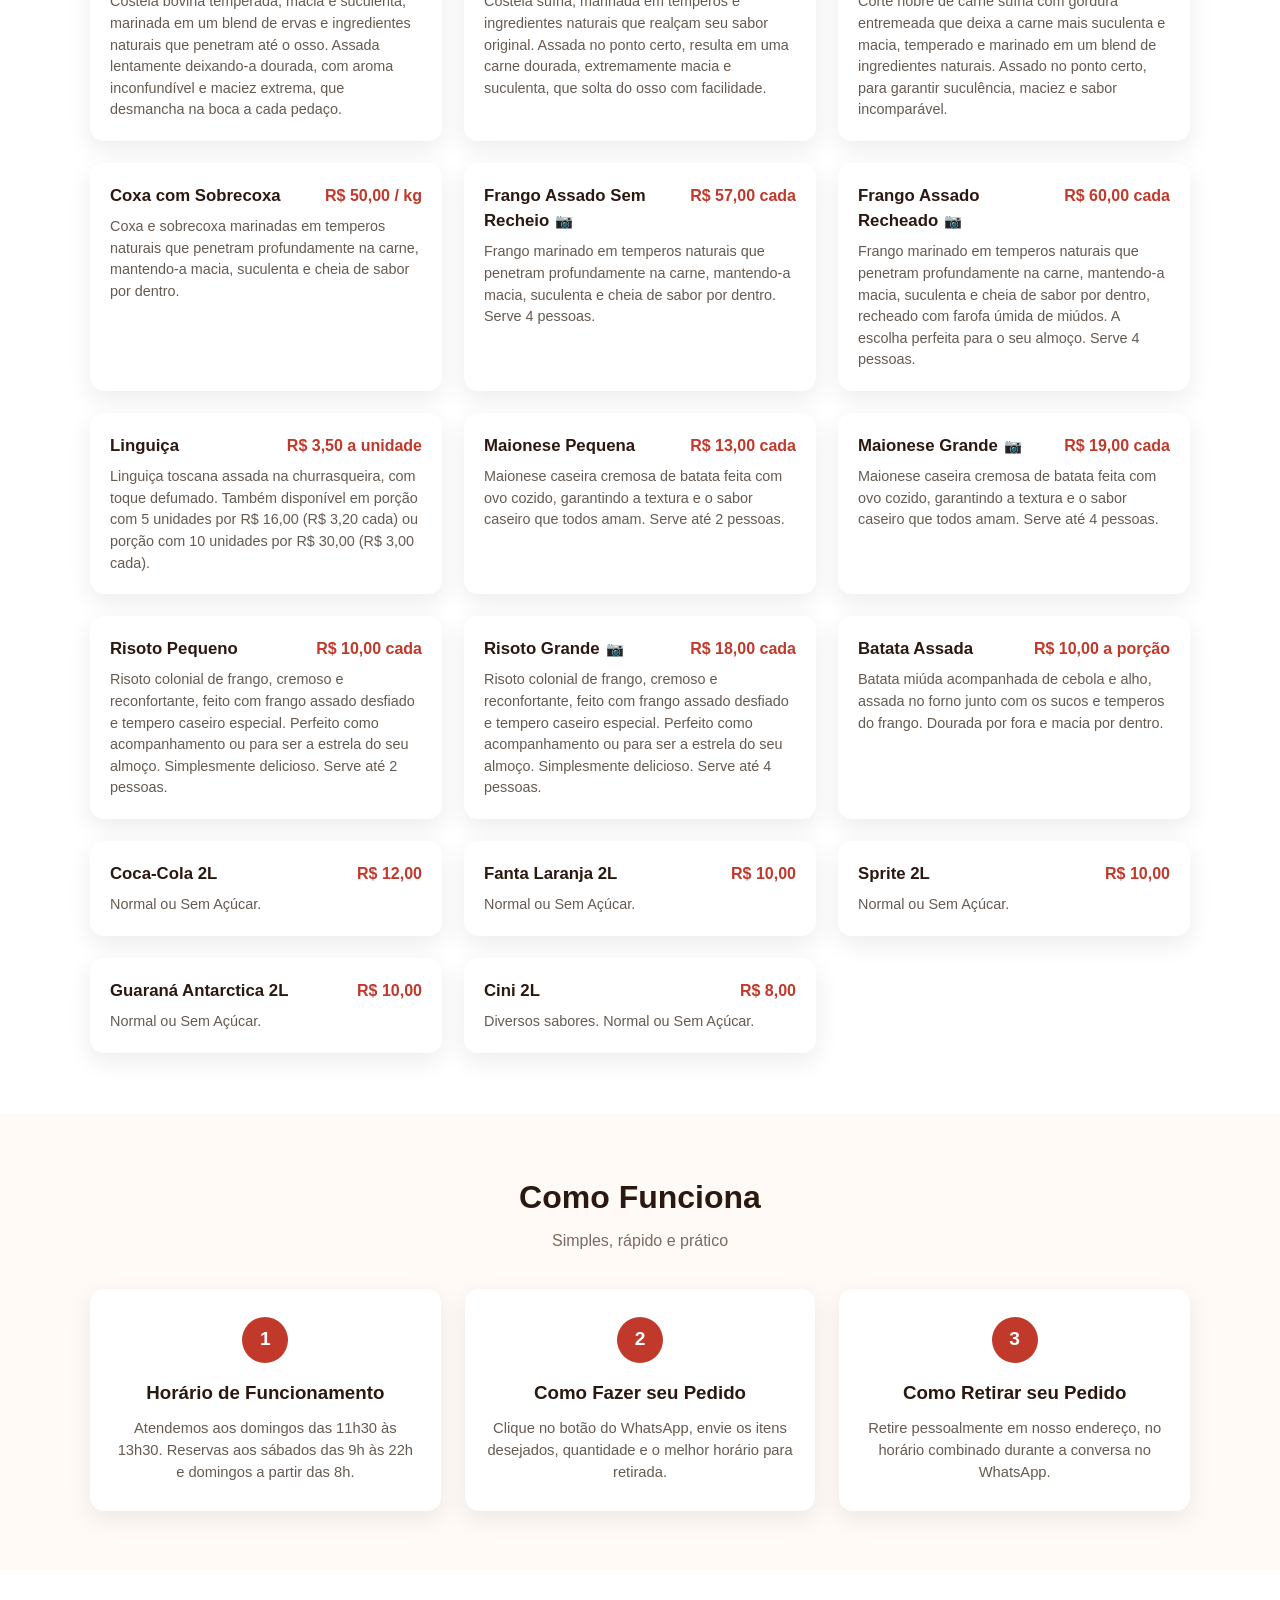
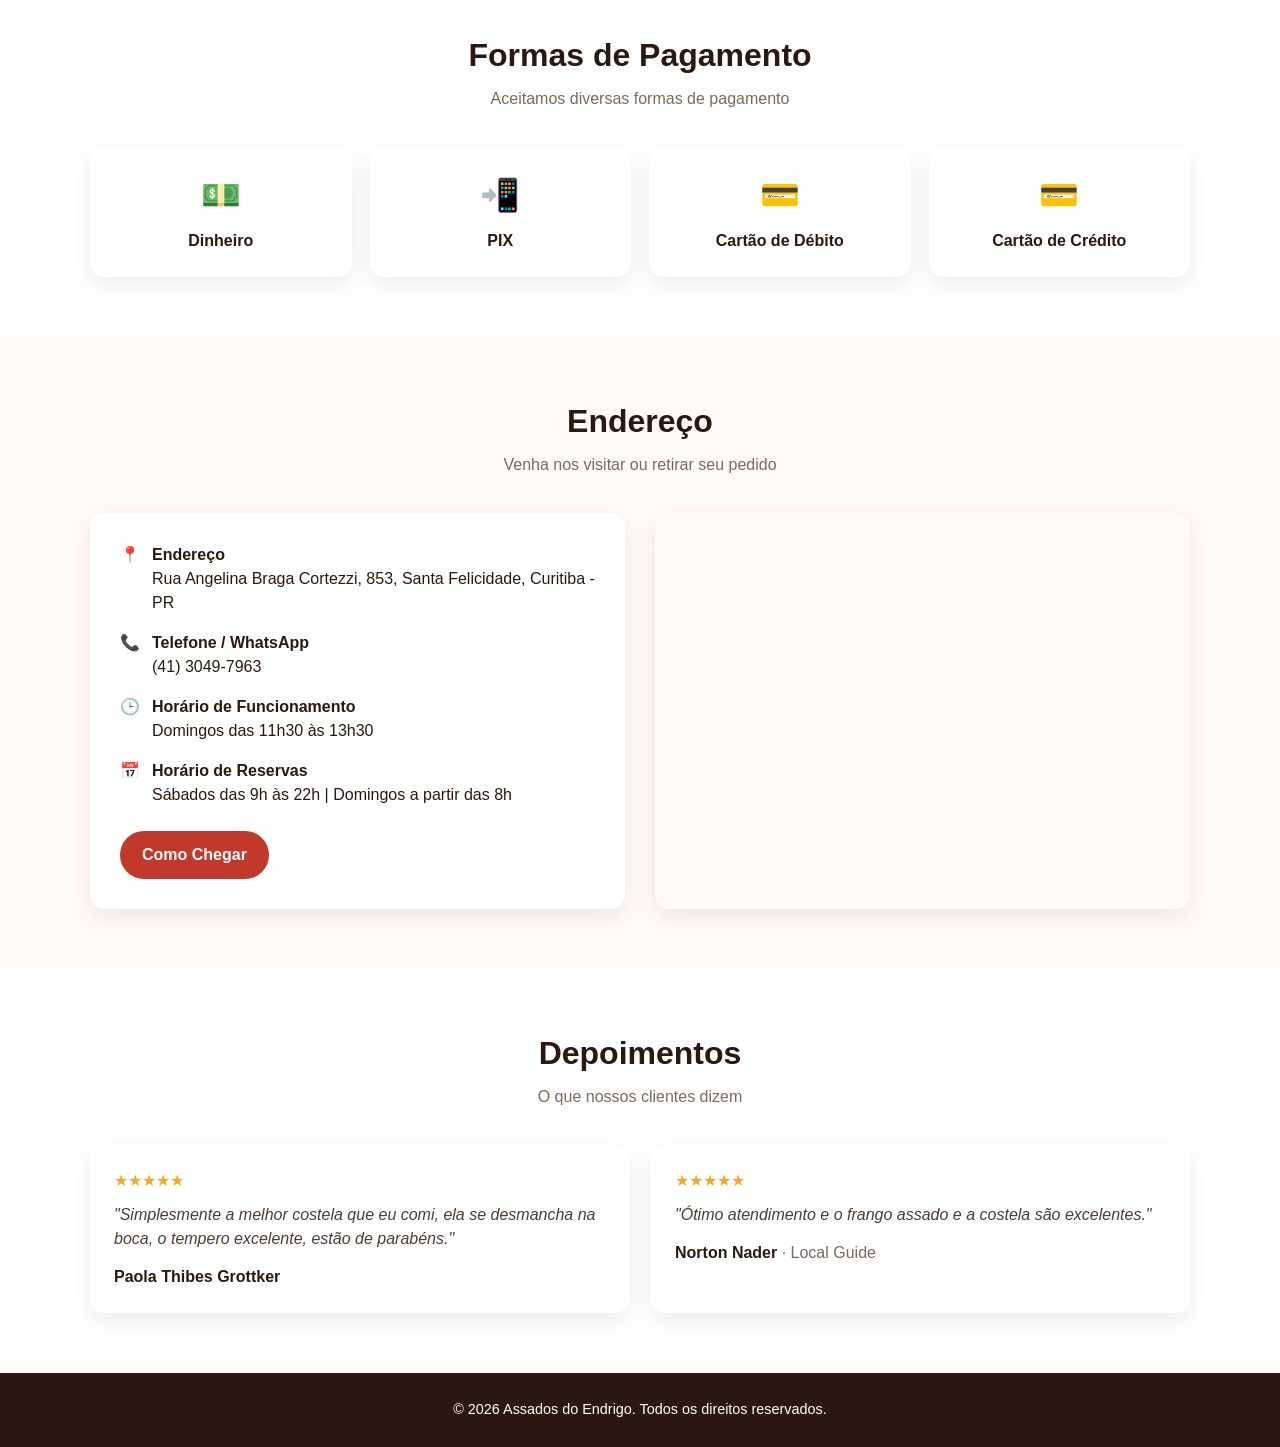
==== commit 808c178e: "correção imagens" ====
--- a/index_novo.html
+++ b/index_novo.html
@@ -5,376 +5,7 @@
 <meta name="viewport" content="width=device-width, initial-scale=1.0, viewport-fit=cover">
 <title>Assados | Peça pelo WhatsApp</title>
 <meta name="description" content="Assados artesanais. Faça seu pedido pelo WhatsApp e retire no local.">
-<style>
-  :root{
-    --brand-dark:#2b1810;
-    --brand:#c0392b;
-    --brand-light:#ff8c42;
-    --whatsapp:#25D366;
-    --text:#2b1810;
-    --bg:#fffaf5;
-    --card:#ffffff;
-    --shadow:0 8px 24px rgba(0,0,0,.08);
-  }
-  *{margin:0;padding:0;box-sizing:border-box;}
-  html{scroll-behavior:smooth;overflow-x:hidden;}
-  body{
-    font-family:'Segoe UI', Arial, sans-serif;
-    color:var(--text);
-    background:var(--bg);
-    line-height:1.5;
-  }
-  a{text-decoration:none;color:inherit;}
-  img{max-width:100%;display:block;}
-  section{padding:60px 20px;}
-  .container{max-width:1100px;margin:0 auto;}
-  h2.section-title{
-    text-align:center;
-    font-size:2rem;
-    color:var(--brand-dark);
-    margin-bottom:8px;
-  }
-  .section-subtitle{
-    text-align:center;
-    color:#7a6a5f;
-    margin-bottom:36px;
-  }
-
-  /* ---------- HEADER / TOPO ---------- */
-  .topo-fixo{
-    position:sticky;
-    top:0;
-    z-index:60;
-  }
-  header.topo{
-    background:linear-gradient(135deg,var(--brand-dark),#4a2a18);
-    color:#fff;
-    padding:24px 20px 32px;
-  }
-  .topo-inner{
-    max-width:1100px;
-    margin:0 auto;
-    display:flex;
-    justify-content:space-between;
-    align-items:flex-start;
-    gap:20px;
-    flex-wrap:wrap;
-  }
-  .topo-logo{
-    display:flex;
-    flex-direction:column;
-    align-items:center;
-    text-align:center;
-    flex:1 1 320px;
-  }
-  .topo-logo img{
-    width:110px;
-    height:110px;
-    border-radius:50%;
-    margin-bottom:16px;
-  }
-  .topo-info{
-    display:grid;
-    grid-template-columns:repeat(2,minmax(200px,1fr));
-    gap:14px;
-    width:100%;
-    max-width:640px;
-  }
-  .topo-info .info-item{
-    display:flex;
-    gap:10px;
-    align-items:flex-start;
-    font-size:.95rem;
-    text-align:left;
-  }
-  .topo-info .info-item .icon{font-size:1.2rem;line-height:1;flex:0 0 auto;}
-  .topo-info .info-item > span:last-child{flex:0 1 auto;}
-  .topo-info strong{display:block;color:var(--brand-light);}
-  .btn-whatsapp-topo{
-    flex:0 0 auto;
-    align-self:center;
-    display:inline-flex;
-    align-items:center;
-    gap:10px;
-    background:var(--whatsapp);
-    color:#fff;
-    padding:14px 22px;
-    border-radius:50px;
-    font-weight:bold;
-    box-shadow:var(--shadow);
-    white-space:nowrap;
-    transition:transform .2s ease;
-  }
-  .btn-whatsapp-topo:hover{transform:translateY(-2px);}
-
-  @media (max-width:800px){
-    header.topo{padding:12px 20px;}
-    .topo-inner{justify-content:center;}
-    .topo-logo img{width:64px;height:64px;margin-bottom:0;}
-    .topo-info,
-    .btn-whatsapp-topo{display:none;}
-  }
-
-  /* ---------- NAV ---------- */
-  nav.menu-nav{
-    background:#fff;
-    box-shadow:0 2px 10px rgba(0,0,0,.08);
-  }
-  nav.menu-nav ul{
-    list-style:none;
-    display:flex;
-    justify-content:center;
-    flex-wrap:wrap;
-    gap:4px;
-    max-width:1100px;
-    margin:0 auto;
-  }
-  nav.menu-nav a{
-    display:block;
-    padding:14px 16px;
-    font-size:.9rem;
-    font-weight:600;
-    color:var(--brand-dark);
-  }
-  nav.menu-nav a:hover{color:var(--brand);}
-
-  /* ---------- CARROSSEL ---------- */
-  .carrossel{
-    position:relative;
-    max-width:1100px;
-    margin:40px auto 0;
-    padding:0 20px;
-  }
-  .carrossel-viewport{
-    position:relative;
-    overflow:hidden;
-    border-radius:16px;
-    box-shadow:var(--shadow);
-    aspect-ratio:16/9;
-    background:#000;
-  }
-  .carrossel-track{
-    display:flex;
-    height:100%;
-    transition:transform .6s ease;
-  }
-  .carrossel-track img{
-    width:100%;
-    flex:0 0 100%;
-    height:100%;
-    object-fit:cover;
-  }
-  .carrossel-btn{
-    position:absolute;
-    top:50%;
-    transform:translateY(-50%);
-    background:rgba(0,0,0,.45);
-    color:#fff;
-    border:none;
-    width:42px;
-    height:42px;
-    border-radius:50%;
-    font-size:1.3rem;
-    cursor:pointer;
-  }
-  .carrossel-btn.prev{left:12px;}
-  .carrossel-btn.next{right:12px;}
-  .carrossel-dots{
-    display:flex;
-    justify-content:center;
-    gap:8px;
-    margin-top:16px;
-  }
-  .carrossel-dots button{
-    width:10px;height:10px;border-radius:50%;
-    border:none;background:#ddd;cursor:pointer;
-  }
-  .carrossel-dots button.active{background:var(--brand);}
-
-  /* ---------- CARDÁPIO ---------- */
-  .categorias{
-    display:flex;
-    justify-content:center;
-    flex-wrap:wrap;
-    gap:10px;
-    margin-bottom:32px;
-  }
-  .categorias button{
-    padding:10px 18px;
-    border-radius:50px;
-    border:2px solid var(--brand);
-    background:transparent;
-    color:var(--brand);
-    font-weight:600;
-    cursor:pointer;
-    transition:.2s;
-  }
-  .categorias button.active,
-  .categorias button:hover{
-    background:var(--brand);
-    color:#fff;
-  }
-  .cardapio-grid{
-    display:grid;
-    grid-template-columns:repeat(auto-fit,minmax(260px,1fr));
-    gap:22px;
-  }
-  .item-card{
-    background:var(--card);
-    border-radius:14px;
-    box-shadow:var(--shadow);
-    padding:20px;
-    display:flex;
-    flex-direction:column;
-    gap:8px;
-  }
-  .item-card .item-header{
-    display:flex;
-    justify-content:space-between;
-    align-items:baseline;
-    gap:10px;
-  }
-  .item-card h3{font-size:1.05rem;color:var(--brand-dark);}
-  .item-card .preco{font-weight:bold;color:var(--brand);white-space:nowrap;}
-  .item-card p{font-size:.9rem;color:#665a51;}
-
-  /* ---------- COMO FUNCIONA ---------- */
-  .como-funciona-grid{
-    display:grid;
-    grid-template-columns:repeat(auto-fit,minmax(260px,1fr));
-    gap:24px;
-  }
-  .passo-card{
-    background:var(--card);
-    border-radius:14px;
-    box-shadow:var(--shadow);
-    padding:28px 22px;
-    text-align:center;
-  }
-  .passo-card .numero{
-    width:46px;height:46px;
-    border-radius:50%;
-    background:var(--brand);
-    color:#fff;
-    font-weight:bold;
-    display:flex;align-items:center;justify-content:center;
-    margin:0 auto 16px;
-    font-size:1.2rem;
-  }
-  .passo-card h3{margin-bottom:10px;color:var(--brand-dark);}
-  .passo-card p{color:#665a51;font-size:.92rem;}
-
-  /* ---------- PAGAMENTO ---------- */
-  .pagamento-grid{
-    display:grid;
-    grid-template-columns:repeat(auto-fit,minmax(160px,1fr));
-    gap:18px;
-  }
-  .pagamento-card{
-    background:var(--card);
-    border-radius:14px;
-    box-shadow:var(--shadow);
-    padding:24px 12px;
-    text-align:center;
-  }
-  .pagamento-card .icon{font-size:2rem;margin-bottom:10px;}
-  .pagamento-card span{font-weight:600;color:var(--brand-dark);}
-
-  /* ---------- ENDEREÇO ---------- */
-  .endereco-wrap{
-    display:grid;
-    grid-template-columns:1fr 1fr;
-    gap:30px;
-    align-items:stretch;
-  }
-  .endereco-info{
-    background:var(--card);
-    border-radius:14px;
-    box-shadow:var(--shadow);
-    padding:30px;
-    display:flex;
-    flex-direction:column;
-    gap:16px;
-    justify-content:center;
-  }
-  .endereco-info .info-item{display:flex;gap:12px;align-items:flex-start;}
-  .endereco-info strong{display:block;color:var(--brand-dark);}
-  .btn-como-chegar{
-    align-self:flex-start;
-    margin-top:8px;
-    background:var(--brand);
-    color:#fff;
-    padding:12px 22px;
-    border-radius:50px;
-    font-weight:bold;
-  }
-  .endereco-mapa{
-    border-radius:14px;
-    overflow:hidden;
-    box-shadow:var(--shadow);
-    min-height:280px;
-  }
-  .endereco-mapa iframe{width:100%;height:100%;border:0;min-height:280px;}
-  @media (max-width:800px){
-    .endereco-wrap{grid-template-columns:1fr;}
-  }
-
-  /* ---------- DEPOIMENTOS ---------- */
-  .depoimentos-grid{
-    display:grid;
-    grid-template-columns:repeat(auto-fit,minmax(260px,1fr));
-    gap:22px;
-  }
-  .depoimento-card{
-    background:var(--card);
-    border-radius:14px;
-    box-shadow:var(--shadow);
-    padding:24px;
-  }
-  .depoimento-card .estrelas{color:#f5a623;margin-bottom:10px;}
-  .depoimento-card p.texto{font-style:italic;color:#4a3d33;margin-bottom:14px;}
-  .depoimento-card .autor{font-weight:bold;color:var(--brand-dark);}
-  .depoimento-card .autor-tag{font-weight:normal;color:#7a6a5f;}
-
-  /* ---------- SEÇÕES ALTERNADAS ---------- */
-  #cardapio{background:#fff;}
-  #como-funciona{background:var(--bg);}
-  #pagamento{background:#fff;}
-  #endereco{background:var(--bg);}
-  #depoimentos{background:#fff;}
-
-  footer{
-    background:var(--brand-dark);
-    color:#fff;
-    text-align:center;
-    padding:26px 20px;
-    font-size:.9rem;
-  }
-
-  /* ---------- BOTÃO FLUTUANTE ---------- */
-  .whatsapp-float{
-    position:fixed;
-    bottom:calc(22px + env(safe-area-inset-bottom));
-    right:calc(22px + env(safe-area-inset-right));
-    z-index:100;
-    display:flex;
-    align-items:center;
-    gap:10px;
-    background:var(--whatsapp);
-    color:#fff;
-    padding:14px 20px;
-    border-radius:50px;
-    box-shadow:0 6px 18px rgba(0,0,0,.25);
-    font-weight:bold;
-    animation:pulse 2.2s infinite;
-  }
-  .whatsapp-float svg{width:24px;height:24px;flex:0 0 auto;}
-  @keyframes pulse{
-    0%{box-shadow:0 0 0 0 rgba(37,211,102,.5);}
-    70%{box-shadow:0 0 0 14px rgba(37,211,102,0);}
-    100%{box-shadow:0 0 0 0 rgba(37,211,102,0);}
-  }
-</style>
+<link rel="stylesheet" href="assets/css/estilo.css">
 </head>
 <body>
 
@@ -420,15 +51,10 @@
 </div>
 
 <!-- ======================= CARROSSEL ======================= -->
-<!-- Fotos carregadas de assets/carrossel/ - substitua os arquivos foto1..foto6 pelas suas fotos reais -->
+<!-- Fotos lidas de assets/carrossel/fotos.js - para adicionar/remover fotos, edite esse arquivo -->
 <div class="carrossel">
   <div class="carrossel-viewport">
-    <div class="carrossel-track" id="carrosselTrack">
-      <img src="assets/carrossel/foto1.svg" alt="Foto do cardápio 1">
-      <img src="assets/carrossel/foto2.svg" alt="Foto do cardápio 2">
-      <img src="assets/carrossel/foto3.svg" alt="Foto do cardápio 3">
-      <img src="assets/carrossel/foto4.svg" alt="Foto do cardápio 4">
-    </div>
+    <div class="carrossel-track" id="carrosselTrack"></div>
     <button class="carrossel-btn prev" id="carrosselPrev" aria-label="Foto anterior">&#10094;</button>
     <button class="carrossel-btn next" id="carrosselNext" aria-label="Próxima foto">&#10095;</button>
   </div>
@@ -472,7 +98,7 @@
       </div>
       <div class="item-card" data-categoria="carnes">
         <div class="item-header"><h3>Copa-lombo</h3><span class="preco">R$ 73,00 / kg</span></div>
-        <p>Corte nobre de carne suína temperado e marinado em um blend de ingredientes naturais. Assado no ponto certo, para garantir suculência, maciez e sabor incomparável.</p>
+        <p>Corte nobre de carne suína com gordura entremeada que deixa a carne mais suculenta e macia, temperado e marinado em um blend de ingredientes naturais. Assado no ponto certo, para garantir suculência, maciez e sabor incomparável.</p>
       </div>
       <div class="item-card" data-categoria="carnes">
         <div class="item-header"><h3>Coxa com Sobrecoxa</h3><span class="preco">R$ 50,00 / kg</span></div>
@@ -483,7 +109,7 @@
         <p>Frango marinado em temperos naturais que penetram profundamente na carne, mantendo-a macia, suculenta e cheia de sabor por dentro. Serve 4 pessoas.</p>
       </div>
       <div class="item-card" data-categoria="carnes">
-        <div class="item-header"><h3>Frango Assado Com Recheio</h3><span class="preco">R$ 60,00 cada</span></div>
+        <div class="item-header"><h3>Frango Assado Recheado</h3><span class="preco">R$ 60,00 cada</span></div>
         <p>Frango marinado em temperos naturais que penetram profundamente na carne, mantendo-a macia, suculenta e cheia de sabor por dentro, recheado com farofa úmida de miúdos. A escolha perfeita para o seu almoço. Serve 4 pessoas.</p>
       </div>
       <div class="item-card" data-categoria="carnes">
@@ -640,124 +266,7 @@
   <span>Faça seu pedido</span>
 </a>
 
-<script>
-  // ===================== CONFIGURAÇÕES (edite aqui) =====================
-  const whatsappNumero = "554130497963";
-  const whatsappMensagem = "Olá! Gostaria de fazer um pedido.";
-  const telefoneExibicao = "(41) 3049-7963";
-  const enderecoParaMapa = "Rua Angelina Braga Cortezzi, 853, Santa Felicidade, Curitiba - PR";
-  const horarioFuncionamento = "Domingos das 11h30 às 13h30";
-  const horarioReservas = "Sábados das 9h às 22h | Domingos a partir das 8h";
-
-  // Preenche todos os lugares que usam essas informações
-  const linkWhatsapp = `https://wa.me/${whatsappNumero}?text=${encodeURIComponent(whatsappMensagem)}`;
-  document.querySelectorAll(".js-whatsapp-link").forEach(el => el.href = linkWhatsapp);
-
-  const linkComoChegar = `https://www.google.com/maps/search/?api=1&query=${encodeURIComponent(enderecoParaMapa)}`;
-  document.querySelectorAll(".js-como-chegar").forEach(el => el.href = linkComoChegar);
-
-  const linkMapaEmbed = `https://www.google.com/maps?q=${encodeURIComponent(enderecoParaMapa)}&output=embed`;
-  document.querySelectorAll(".js-mapa-iframe").forEach(el => el.src = linkMapaEmbed);
-
-  document.querySelectorAll(".js-telefone-texto").forEach(el => el.textContent = telefoneExibicao);
-  document.querySelectorAll(".js-endereco-texto").forEach(el => el.textContent = enderecoParaMapa);
-  document.querySelectorAll(".js-horario-funcionamento").forEach(el => el.textContent = horarioFuncionamento);
-  document.querySelectorAll(".js-horario-reservas").forEach(el => el.textContent = horarioReservas);
-
-  document.getElementById("ano").textContent = new Date().getFullYear();
-
-  // ===================== BOTÃO FLUTUANTE: não sobrepor o rodapé =====================
-  (function initBotaoFlutuante(){
-    const botao = document.querySelector(".whatsapp-float");
-    const rodape = document.querySelector("footer");
-    if (!botao || !rodape) return;
-
-    const margem = 22;
-    let ticking = false;
-
-    function atualizar(){
-      const limiteFixo = window.innerHeight - margem;
-      const footerTop = rodape.getBoundingClientRect().top;
-      if (footerTop < limiteFixo) {
-        botao.style.position = "absolute";
-        botao.style.bottom = "auto";
-        botao.style.top = `${rodape.offsetTop - botao.offsetHeight - margem}px`;
-      } else {
-        botao.style.position = "fixed";
-        botao.style.top = "auto";
-        botao.style.bottom = `calc(${margem}px + env(safe-area-inset-bottom))`;
-      }
-      ticking = false;
-    }
-
-    function aoRolar(){
-      if (!ticking) {
-        requestAnimationFrame(atualizar);
-        ticking = true;
-      }
-    }
-
-    atualizar();
-    window.addEventListener("scroll", aoRolar, { passive: true });
-    window.addEventListener("resize", atualizar);
-  })();
-
-  // ===================== CARROSSEL =====================
-  (function initCarrossel(){
-    const track = document.getElementById("carrosselTrack");
-    const slides = Array.from(track.children);
-    const dotsWrap = document.getElementById("carrosselDots");
-    const prevBtn = document.getElementById("carrosselPrev");
-    const nextBtn = document.getElementById("carrosselNext");
-    let index = 0;
-    let timer;
-
-    slides.forEach((_, i) => {
-      const dot = document.createElement("button");
-      if (i === 0) dot.classList.add("active");
-      dot.setAttribute("aria-label", `Ir para foto ${i + 1}`);
-      dot.addEventListener("click", () => goTo(i));
-      dotsWrap.appendChild(dot);
-    });
-    const dots = Array.from(dotsWrap.children);
-
-    function update(){
-      track.style.transform = `translateX(-${index * 100}%)`;
-      dots.forEach((d, i) => d.classList.toggle("active", i === index));
-    }
-    function goTo(i){
-      index = (i + slides.length) % slides.length;
-      update();
-      resetTimer();
-    }
-    function next(){ goTo(index + 1); }
-    function prev(){ goTo(index - 1); }
-    function resetTimer(){
-      clearInterval(timer);
-      timer = setInterval(next, 5000);
-    }
-
-    nextBtn.addEventListener("click", next);
-    prevBtn.addEventListener("click", prev);
-    resetTimer();
-  })();
-
-  // ===================== FILTRO DE CARDÁPIO =====================
-  (function initCardapio(){
-    const botoes = document.querySelectorAll(".categorias button");
-    const itens = document.querySelectorAll("#cardapioGrid .item-card");
-
-    botoes.forEach(btn => {
-      btn.addEventListener("click", () => {
-        botoes.forEach(b => b.classList.remove("active"));
-        btn.classList.add("active");
-        const categoria = btn.dataset.categoria;
-        itens.forEach(item => {
-          item.style.display = (categoria === "todos" || item.dataset.categoria === categoria) ? "" : "none";
-        });
-      });
-    });
-  })();
-</script>
+<script src="assets/carrossel/fotos.js"></script>
+<script src="assets/js/script.js"></script>
 </body>
 </html>
--- a/assets/css/estilo.css
+++ b/assets/css/estilo.css
@@ -0,0 +1,391 @@
+:root{
+  --brand-dark:#2b1810;
+  --brand:#c0392b;
+  --brand-light:#ff8c42;
+  --whatsapp:#25D366;
+  --text:#2b1810;
+  --bg:#fffaf5;
+  --card:#ffffff;
+  --shadow:0 8px 24px rgba(0,0,0,.08);
+}
+*{margin:0;padding:0;box-sizing:border-box;}
+html{scroll-behavior:smooth;overflow-x:hidden;}
+body{
+  font-family:'Segoe UI', Arial, sans-serif;
+  color:var(--text);
+  background:var(--bg);
+  line-height:1.5;
+}
+a{text-decoration:none;color:inherit;}
+img{max-width:100%;display:block;}
+section{padding:60px 20px;}
+.container{max-width:1100px;margin:0 auto;}
+h2.section-title{
+  text-align:center;
+  font-size:2rem;
+  color:var(--brand-dark);
+  margin-bottom:8px;
+}
+.section-subtitle{
+  text-align:center;
+  color:#7a6a5f;
+  margin-bottom:36px;
+}
+
+/* ---------- HEADER / TOPO ---------- */
+.topo-fixo{
+  position:sticky;
+  top:0;
+  z-index:60;
+}
+header.topo{
+  background:linear-gradient(135deg,var(--brand-dark),#4a2a18);
+  color:#fff;
+  padding:24px 20px 32px;
+}
+.topo-inner{
+  max-width:1100px;
+  margin:0 auto;
+  display:flex;
+  justify-content:space-between;
+  align-items:flex-start;
+  gap:20px;
+  flex-wrap:wrap;
+}
+.topo-logo{
+  display:flex;
+  flex-direction:column;
+  align-items:center;
+  text-align:center;
+  flex:1 1 320px;
+}
+.topo-logo img{
+  width:110px;
+  height:110px;
+  border-radius:50%;
+  margin-bottom:16px;
+}
+.topo-info{
+  display:grid;
+  grid-template-columns:repeat(2,minmax(200px,1fr));
+  gap:14px;
+  width:100%;
+  max-width:640px;
+}
+.topo-info .info-item{
+  display:flex;
+  gap:10px;
+  align-items:flex-start;
+  font-size:.95rem;
+  text-align:left;
+}
+.topo-info .info-item .icon{font-size:1.2rem;line-height:1;flex:0 0 auto;}
+.topo-info .info-item > span:last-child{flex:0 1 auto;}
+.topo-info strong{display:block;color:var(--brand-light);}
+.btn-whatsapp-topo{
+  flex:0 0 auto;
+  align-self:center;
+  display:inline-flex;
+  align-items:center;
+  gap:10px;
+  background:var(--whatsapp);
+  color:#fff;
+  padding:14px 22px;
+  border-radius:50px;
+  font-weight:bold;
+  box-shadow:var(--shadow);
+  white-space:nowrap;
+  transition:transform .2s ease;
+}
+.btn-whatsapp-topo:hover{transform:translateY(-2px);}
+
+@media (max-width:800px){
+  header.topo{padding:12px 20px;}
+  .topo-inner{justify-content:center;}
+  .topo-logo img{width:64px;height:64px;margin-bottom:0;}
+  .topo-info,
+  .btn-whatsapp-topo{display:none;}
+}
+
+/* ---------- NAV ---------- */
+nav.menu-nav{
+  background:#fff;
+  box-shadow:0 2px 10px rgba(0,0,0,.08);
+}
+nav.menu-nav ul{
+  list-style:none;
+  display:flex;
+  justify-content:center;
+  flex-wrap:wrap;
+  gap:4px;
+  max-width:1100px;
+  margin:0 auto;
+}
+nav.menu-nav a{
+  display:block;
+  padding:14px 16px;
+  font-size:.9rem;
+  font-weight:600;
+  color:var(--brand-dark);
+}
+nav.menu-nav a:hover{color:var(--brand);}
+
+/* ---------- CARROSSEL ---------- */
+.carrossel{
+  position:relative;
+  max-width:1100px;
+  margin:40px auto 0;
+  padding:0 20px;
+}
+.carrossel-viewport{
+  position:relative;
+  overflow:hidden;
+  border-radius:16px;
+  box-shadow:var(--shadow);
+  aspect-ratio:16/9;
+  background:#000;
+}
+.carrossel-track{
+  display:flex;
+  height:100%;
+  transition:transform .6s ease;
+}
+.carrossel-track img{
+  width:100%;
+  flex:0 0 100%;
+  height:100%;
+  object-fit:cover;
+}
+.carrossel-btn{
+  position:absolute;
+  top:50%;
+  transform:translateY(-50%);
+  background:rgba(0,0,0,.45);
+  color:#fff;
+  border:none;
+  width:42px;
+  height:42px;
+  border-radius:50%;
+  font-size:1.3rem;
+  cursor:pointer;
+}
+.carrossel-btn.prev{left:12px;}
+.carrossel-btn.next{right:12px;}
+.carrossel-dots{
+  display:flex;
+  justify-content:center;
+  gap:8px;
+  margin-top:16px;
+}
+.carrossel-dots button{
+  width:10px;height:10px;border-radius:50%;
+  border:none;background:#ddd;cursor:pointer;
+}
+.carrossel-dots button.active{background:var(--brand);}
+
+/* ---------- CARDÁPIO ---------- */
+.categorias{
+  display:flex;
+  justify-content:center;
+  flex-wrap:wrap;
+  gap:10px;
+  margin-bottom:32px;
+}
+.categorias button{
+  padding:10px 18px;
+  border-radius:50px;
+  border:2px solid var(--brand);
+  background:transparent;
+  color:var(--brand);
+  font-weight:600;
+  cursor:pointer;
+  transition:.2s;
+}
+.categorias button.active,
+.categorias button:hover{
+  background:var(--brand);
+  color:#fff;
+}
+.cardapio-grid{
+  display:grid;
+  grid-template-columns:repeat(auto-fit,minmax(260px,1fr));
+  gap:22px;
+}
+.item-card{
+  background:var(--card);
+  border-radius:14px;
+  box-shadow:var(--shadow);
+  padding:20px;
+  display:flex;
+  flex-direction:column;
+  gap:8px;
+}
+.item-card .item-header{
+  display:flex;
+  justify-content:space-between;
+  align-items:baseline;
+  gap:10px;
+}
+.item-card h3{font-size:1.05rem;color:var(--brand-dark);}
+.item-card h3.tem-foto{cursor:pointer;}
+.item-card h3 .foto-disponivel{margin-left:6px;font-size:.85em;}
+.item-card .preco{font-weight:bold;color:var(--brand);white-space:nowrap;}
+.item-card p{font-size:.9rem;color:#665a51;}
+
+.cardapio-preview{
+  position:fixed;
+  z-index:200;
+  background:#fff;
+  border-radius:10px;
+  box-shadow:var(--shadow);
+  padding:6px;
+  opacity:0;
+  visibility:hidden;
+  pointer-events:none;
+  transition:opacity .15s ease;
+}
+.cardapio-preview.visivel{opacity:1;visibility:visible;}
+.cardapio-preview img{
+  display:block;
+  width:200px;
+  height:200px;
+  object-fit:cover;
+  border-radius:6px;
+}
+
+/* ---------- COMO FUNCIONA ---------- */
+.como-funciona-grid{
+  display:grid;
+  grid-template-columns:repeat(auto-fit,minmax(260px,1fr));
+  gap:24px;
+}
+.passo-card{
+  background:var(--card);
+  border-radius:14px;
+  box-shadow:var(--shadow);
+  padding:28px 22px;
+  text-align:center;
+}
+.passo-card .numero{
+  width:46px;height:46px;
+  border-radius:50%;
+  background:var(--brand);
+  color:#fff;
+  font-weight:bold;
+  display:flex;align-items:center;justify-content:center;
+  margin:0 auto 16px;
+  font-size:1.2rem;
+}
+.passo-card h3{margin-bottom:10px;color:var(--brand-dark);}
+.passo-card p{color:#665a51;font-size:.92rem;}
+
+/* ---------- PAGAMENTO ---------- */
+.pagamento-grid{
+  display:grid;
+  grid-template-columns:repeat(auto-fit,minmax(160px,1fr));
+  gap:18px;
+}
+.pagamento-card{
+  background:var(--card);
+  border-radius:14px;
+  box-shadow:var(--shadow);
+  padding:24px 12px;
+  text-align:center;
+}
+.pagamento-card .icon{font-size:2rem;margin-bottom:10px;}
+.pagamento-card span{font-weight:600;color:var(--brand-dark);}
+
+/* ---------- ENDEREÇO ---------- */
+.endereco-wrap{
+  display:grid;
+  grid-template-columns:1fr 1fr;
+  gap:30px;
+  align-items:stretch;
+}
+.endereco-info{
+  background:var(--card);
+  border-radius:14px;
+  box-shadow:var(--shadow);
+  padding:30px;
+  display:flex;
+  flex-direction:column;
+  gap:16px;
+  justify-content:center;
+}
+.endereco-info .info-item{display:flex;gap:12px;align-items:flex-start;}
+.endereco-info strong{display:block;color:var(--brand-dark);}
+.btn-como-chegar{
+  align-self:flex-start;
+  margin-top:8px;
+  background:var(--brand);
+  color:#fff;
+  padding:12px 22px;
+  border-radius:50px;
+  font-weight:bold;
+}
+.endereco-mapa{
+  border-radius:14px;
+  overflow:hidden;
+  box-shadow:var(--shadow);
+  min-height:280px;
+}
+.endereco-mapa iframe{width:100%;height:100%;border:0;min-height:280px;}
+@media (max-width:800px){
+  .endereco-wrap{grid-template-columns:1fr;}
+}
+
+/* ---------- DEPOIMENTOS ---------- */
+.depoimentos-grid{
+  display:grid;
+  grid-template-columns:repeat(auto-fit,minmax(260px,1fr));
+  gap:22px;
+}
+.depoimento-card{
+  background:var(--card);
+  border-radius:14px;
+  box-shadow:var(--shadow);
+  padding:24px;
+}
+.depoimento-card .estrelas{color:#f5a623;margin-bottom:10px;}
+.depoimento-card p.texto{font-style:italic;color:#4a3d33;margin-bottom:14px;}
+.depoimento-card .autor{font-weight:bold;color:var(--brand-dark);}
+.depoimento-card .autor-tag{font-weight:normal;color:#7a6a5f;}
+
+/* ---------- SEÇÕES ALTERNADAS ---------- */
+#cardapio{background:#fff;}
+#como-funciona{background:var(--bg);}
+#pagamento{background:#fff;}
+#endereco{background:var(--bg);}
+#depoimentos{background:#fff;}
+
+footer{
+  background:var(--brand-dark);
+  color:#fff;
+  text-align:center;
+  padding:26px 20px;
+  font-size:.9rem;
+}
+
+/* ---------- BOTÃO FLUTUANTE ---------- */
+.whatsapp-float{
+  position:fixed;
+  bottom:calc(22px + env(safe-area-inset-bottom));
+  right:calc(22px + env(safe-area-inset-right));
+  z-index:100;
+  display:flex;
+  align-items:center;
+  gap:10px;
+  background:var(--whatsapp);
+  color:#fff;
+  padding:14px 20px;
+  border-radius:50px;
+  box-shadow:0 6px 18px rgba(0,0,0,.25);
+  font-weight:bold;
+  animation:pulse 2.2s infinite;
+}
+.whatsapp-float svg{width:24px;height:24px;flex:0 0 auto;}
+@keyframes pulse{
+  0%{box-shadow:0 0 0 0 rgba(37,211,102,.5);}
+  70%{box-shadow:0 0 0 14px rgba(37,211,102,0);}
+  100%{box-shadow:0 0 0 0 rgba(37,211,102,0);}
+}
